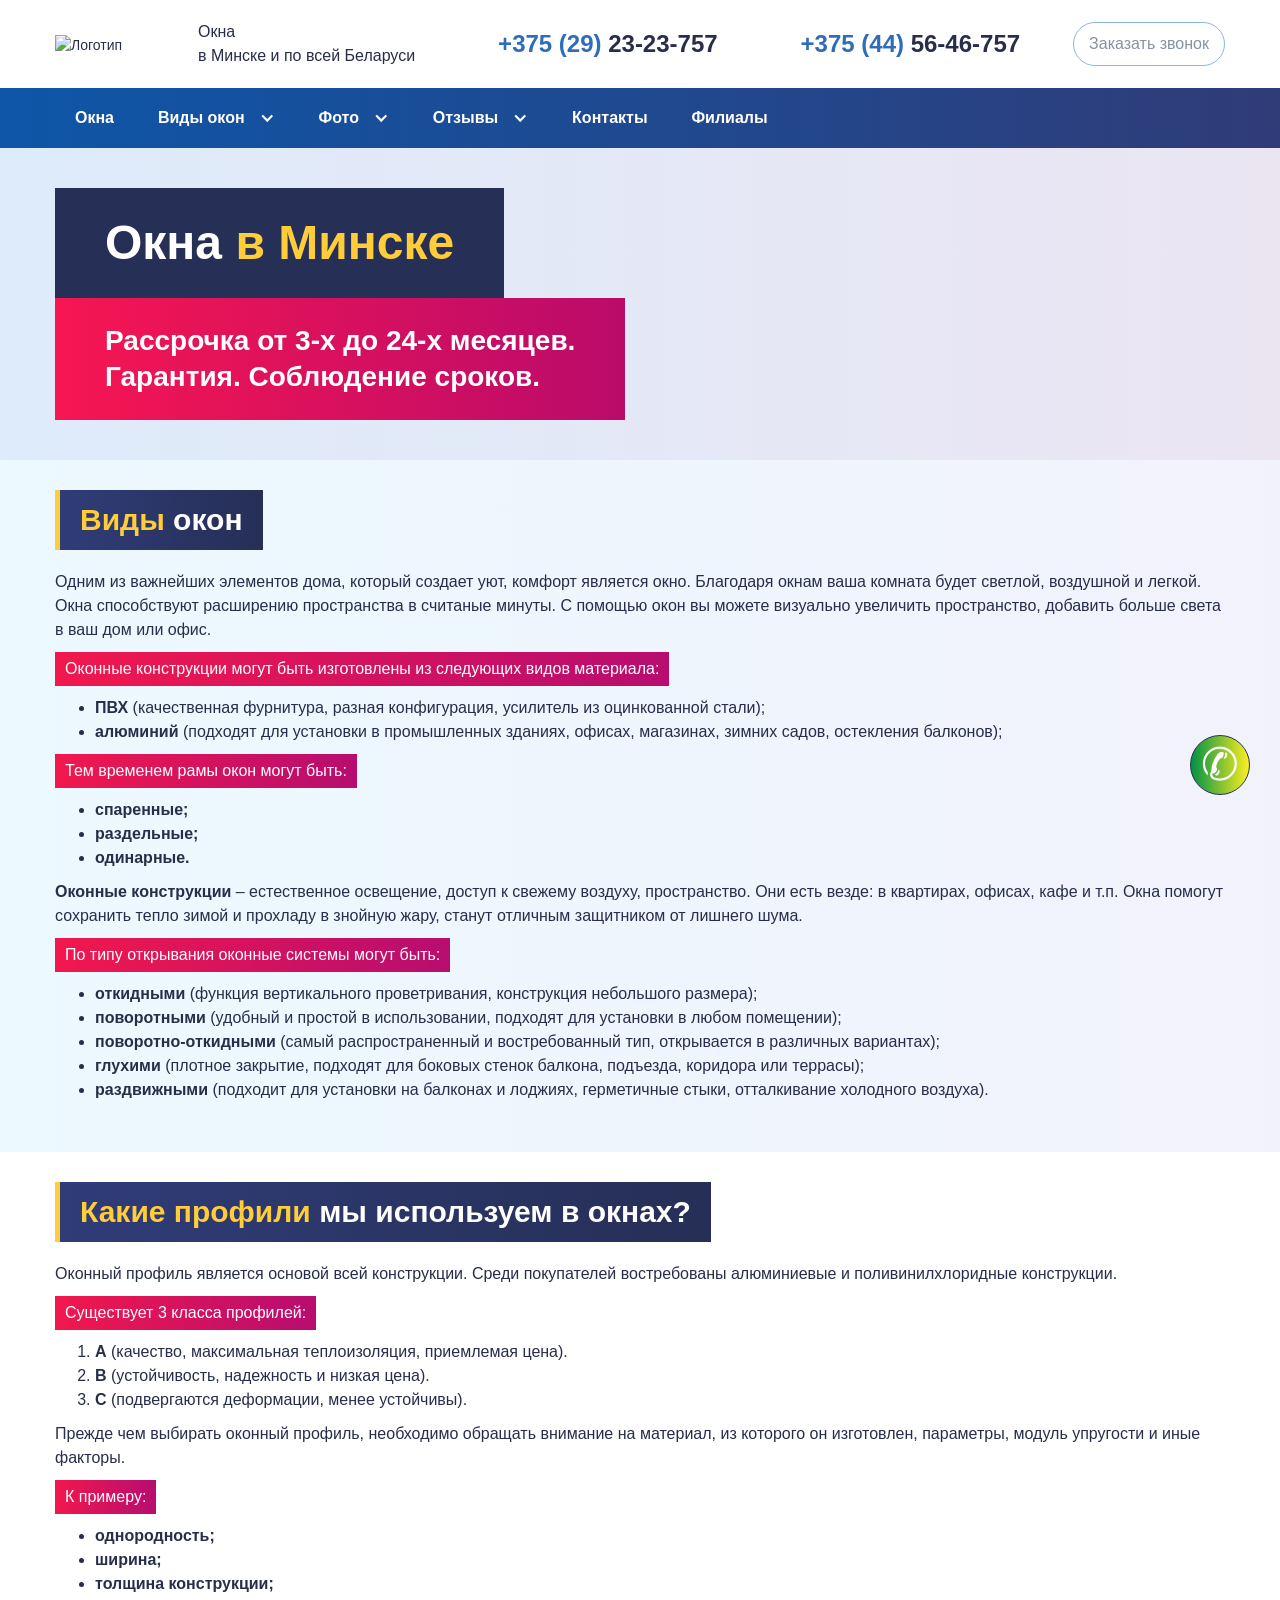
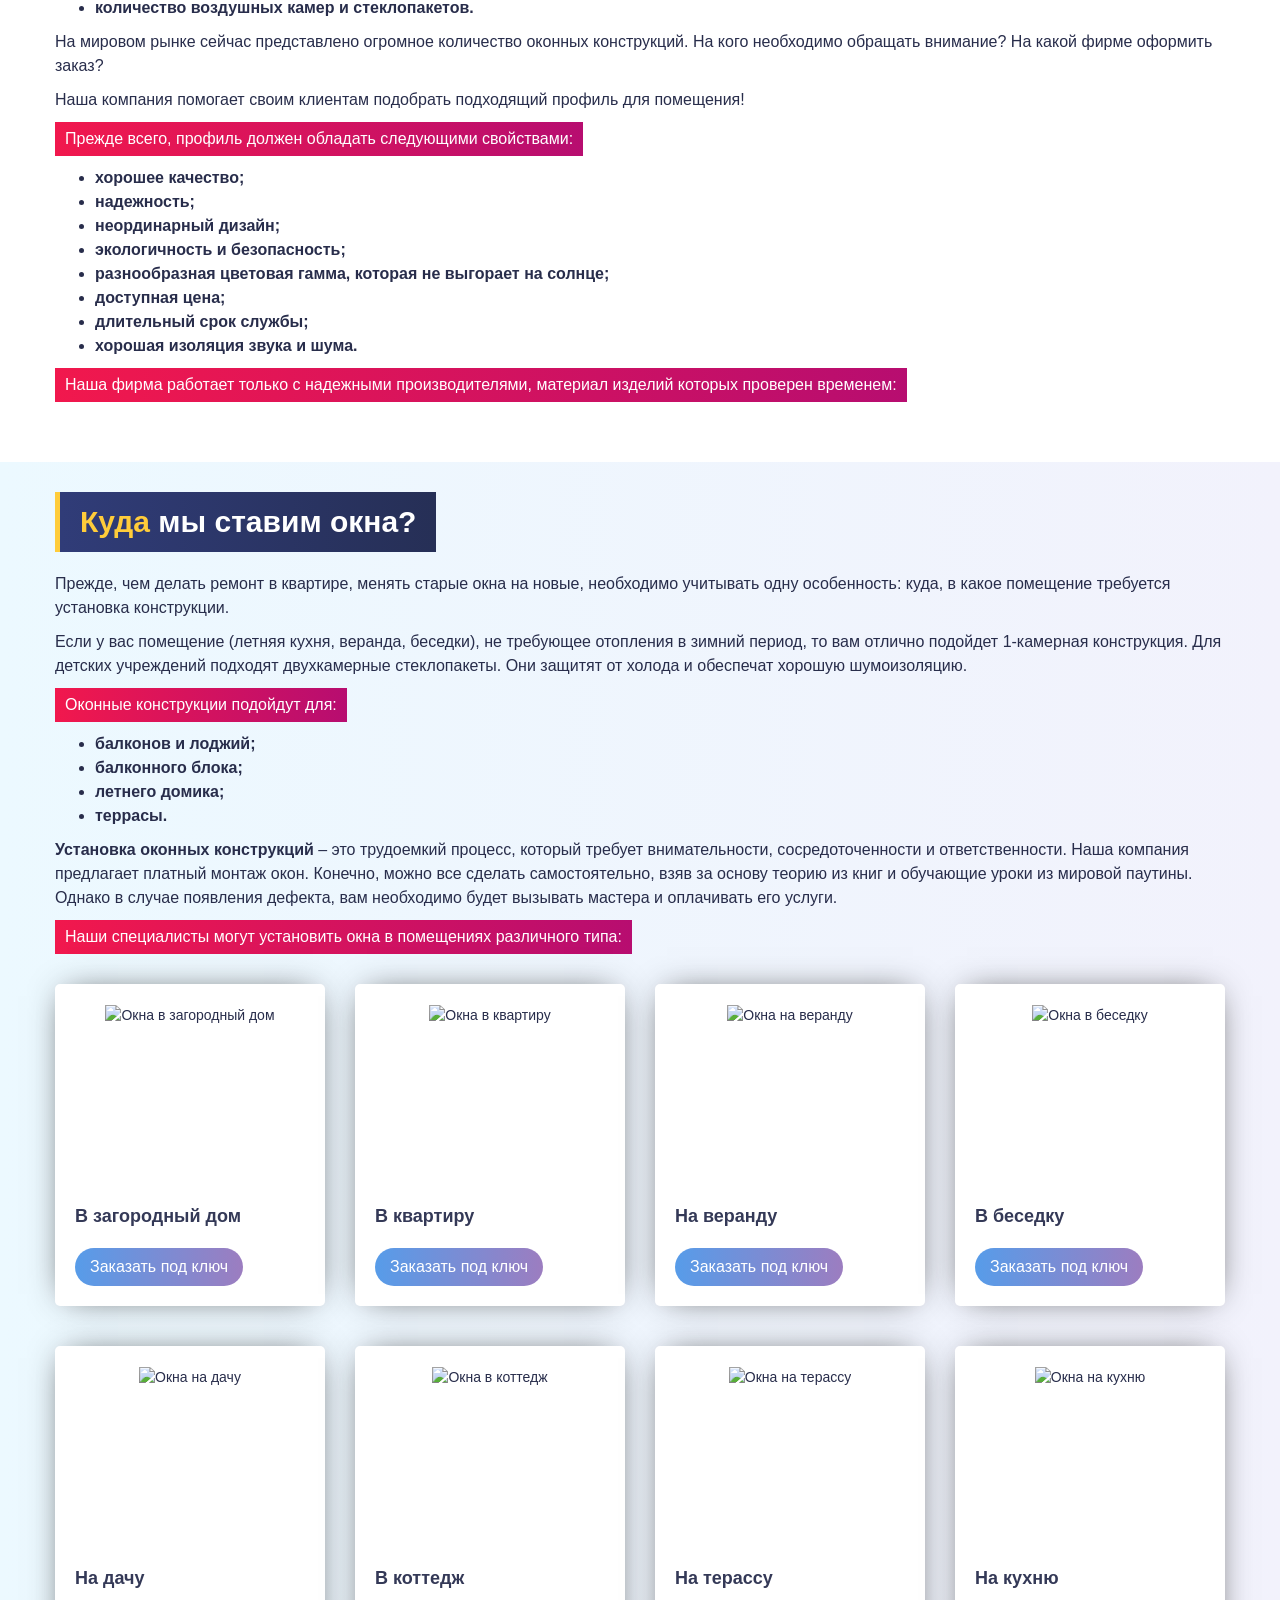
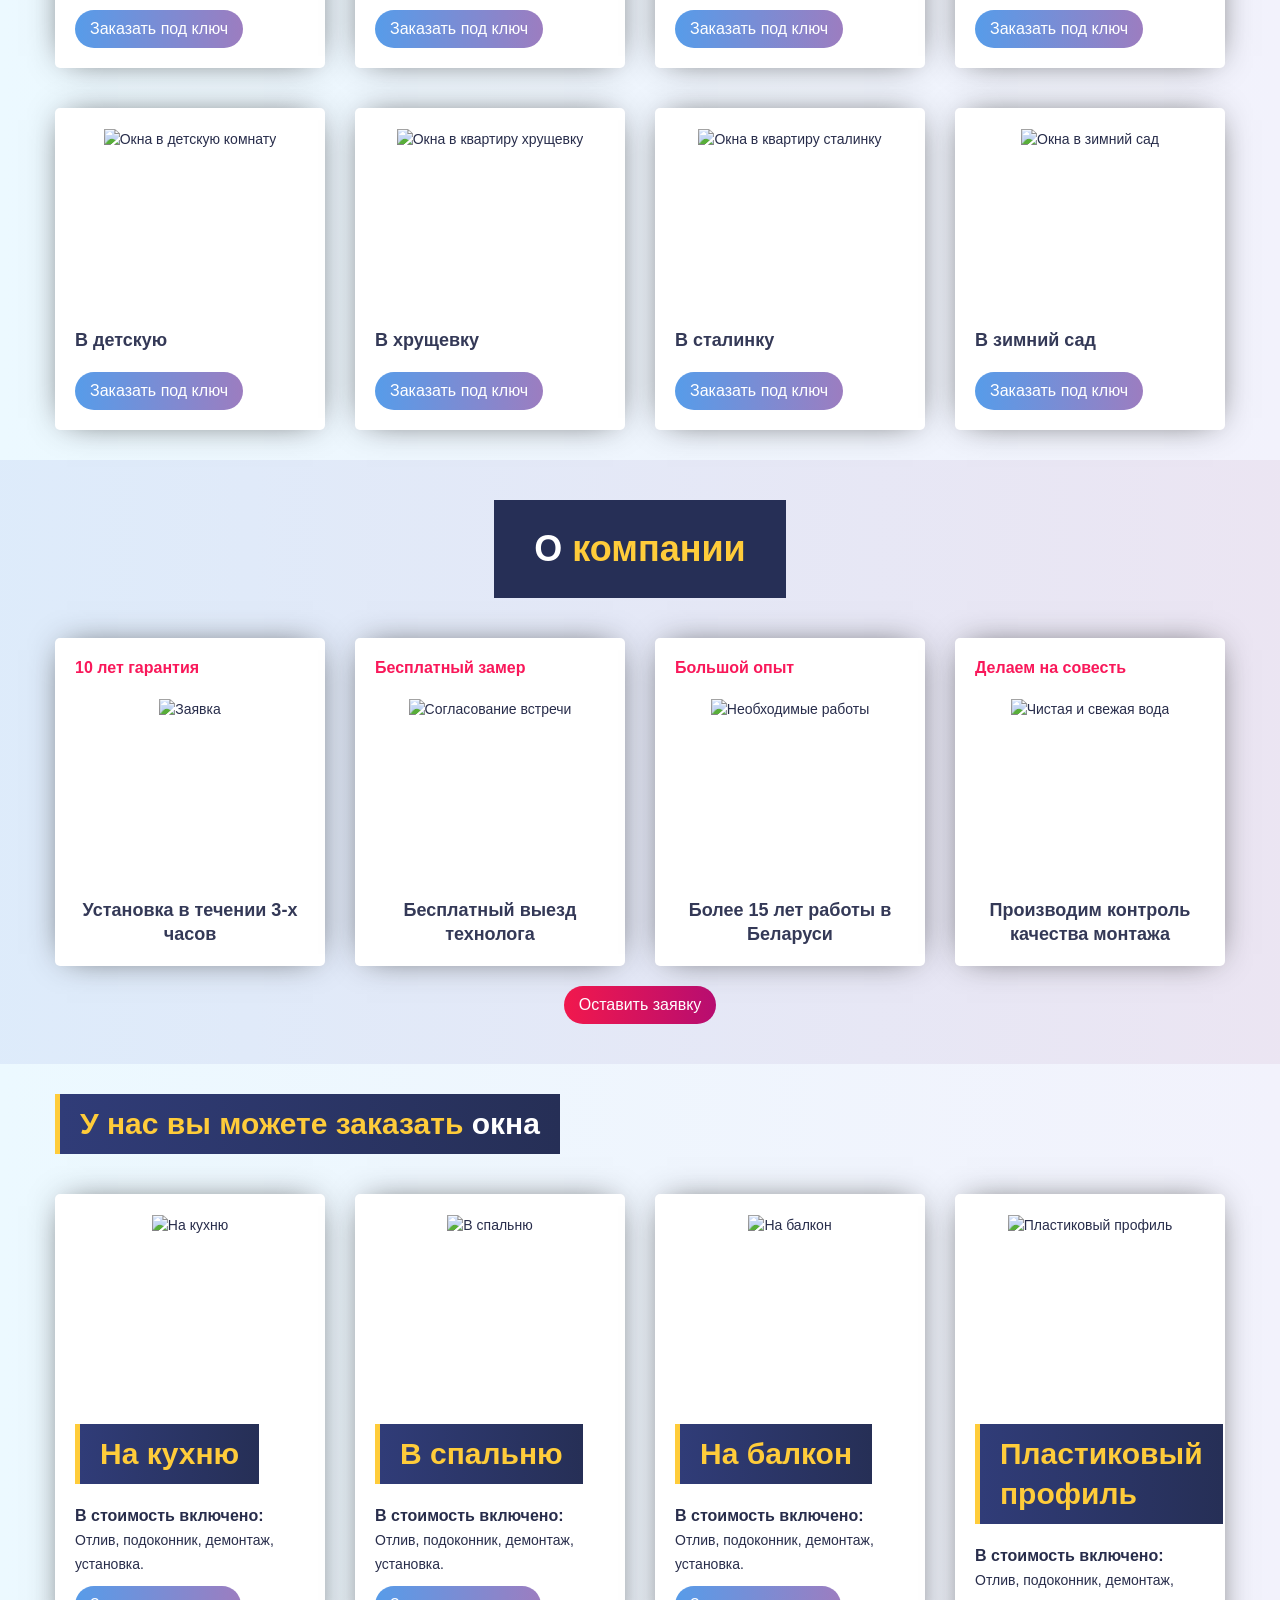
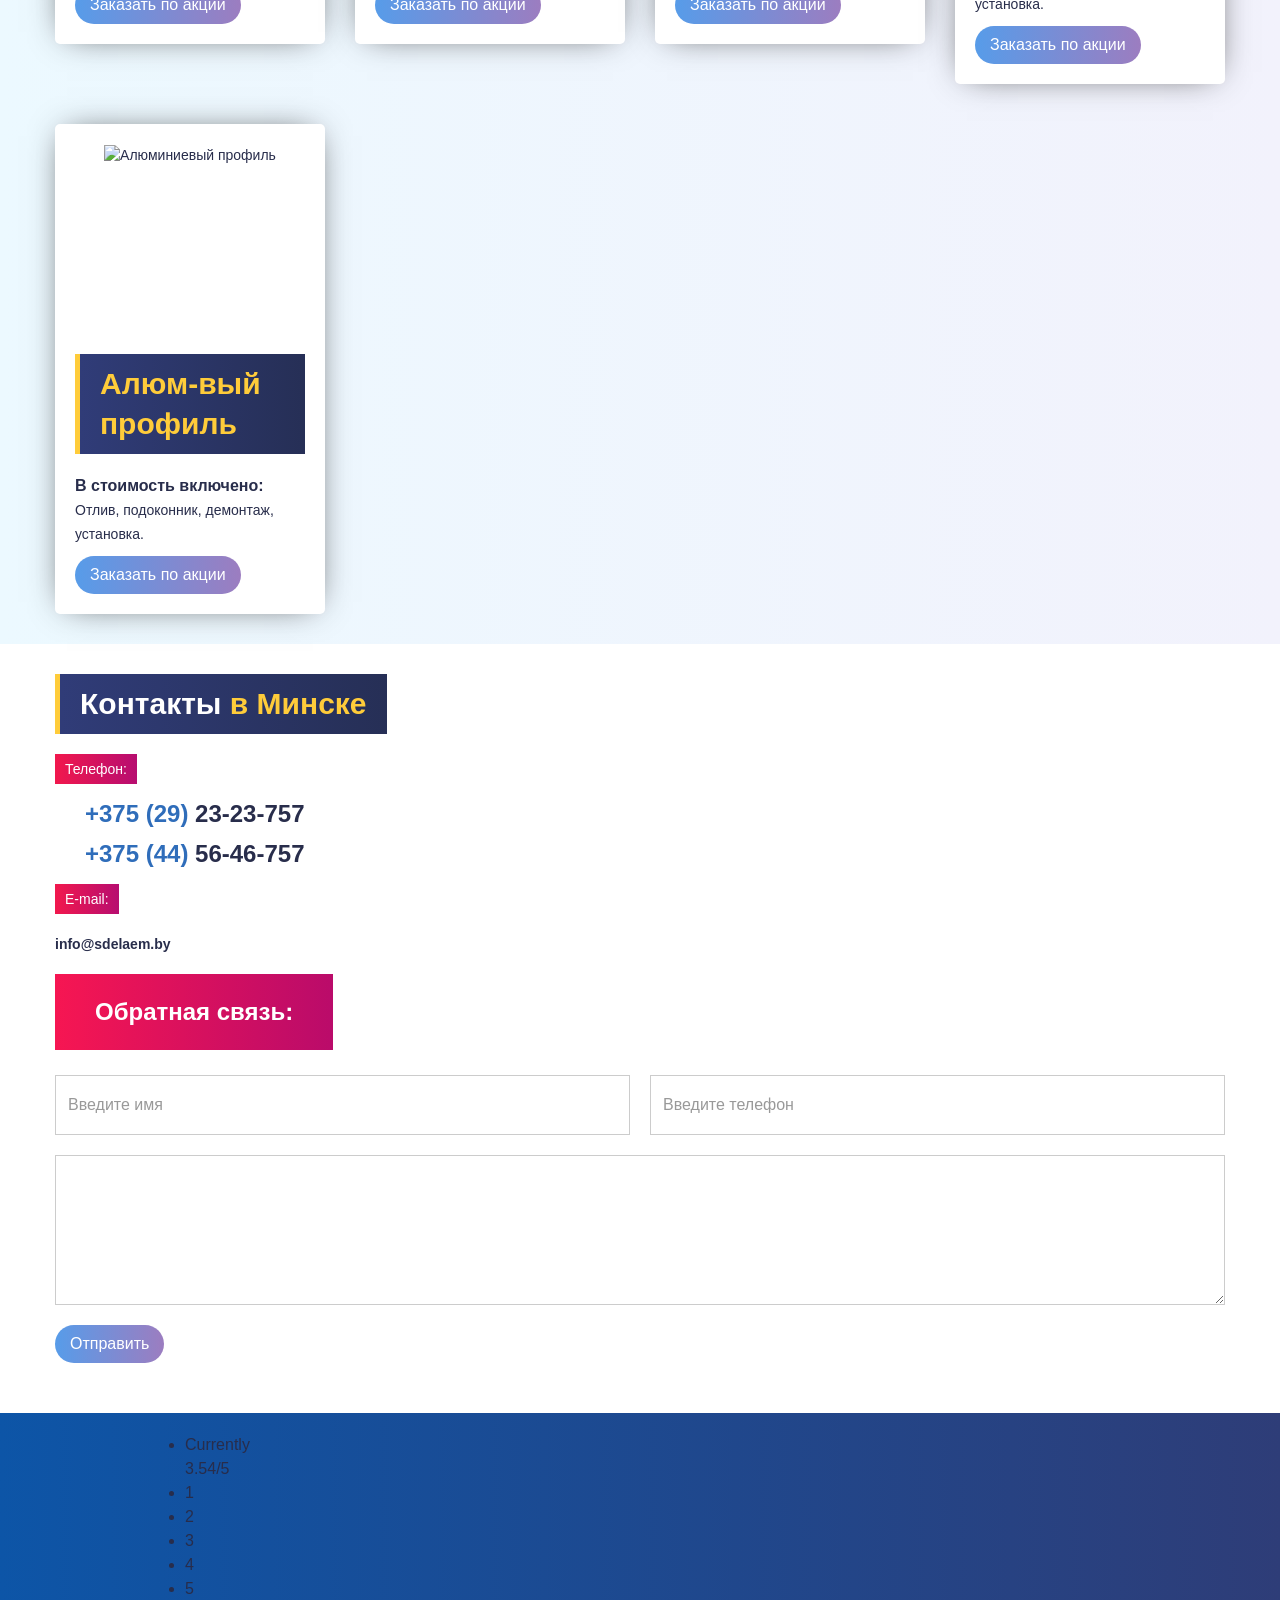
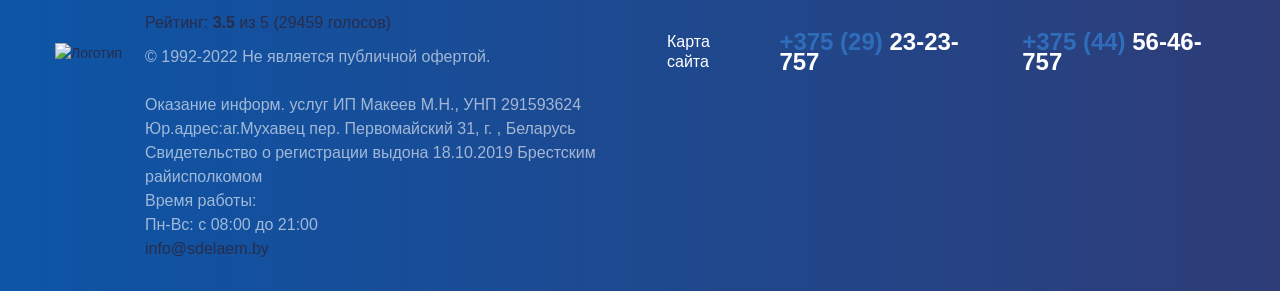
==== okna.html @ b8a09f2e "start" ====
<!DOCTYPE html>
<html lang="ru" itemscope itemtype="http://schema.org/WebPage">

<head>
  <meta charset="utf-8"/>
  <meta name="yandex-verification" content="6bf1f0b8615a57c2"/>
  
                

<meta name="robots" content="index, follow"/>
		<script>var TOWN = '';</script>
		<script>var DOMEN = 'sdelaem.by';</script>
		<script>var PAPKA = '/okna';</script>
		
<meta content="Main" property="og:title" />
<meta content="width=device-width, initial-scale=1" name="viewport" />
<link rel="stylesheet" href="css/style.css" type="text/css">
  <!--[if lt IE 9]><script src="https://cdnjs.cloudflare.com/ajax/libs/html5shiv/3.7.3/html5shiv.min.js"></script><![endif]-->
  <script>
  !function(o,c){var n=c.documentElement,t=" w-mod-";n.className+=t+"js",("ontouchstart"in o||o.DocumentTouch&&c instanceof DocumentTouch)&&(n.className+=t+"touch")}(window,document);
  </script>
  <link href="https://sdelaem.by/common/images/favicon.jpg" rel="shortcut icon" type="image/x-icon" />
  <link href="https://sdelaem.by/common/images/webclip.jpg" rel="apple-touch-icon" />
  
  <meta name="author" content="wtw">
  <!-- HEADER CODE -->
		
<title>Окна в Минске, Купить по Низкой Цене | Акции!</title>
<meta name="description" content="Производство и установка окон в Минске. Качественные профили: Rehau, Salamander, Dexen, KBE, Veka, Brusbox, Монблан, WDS, Винтек. Гарантия, акции и скидки." />
<meta name="keywords" content="окна производство установка в Минске" />

<link rel="canonical" href="https://sdelaem.by/okna/" />
<meta property="og:locale" content="ru_RU" />
<meta property="og:title" content="Окна в Минске, Купить по Низкой Цене | Акции!" />
<meta property="og:description" content="Производство и установка окон в Минске. Качественные профили: Rehau, Salamander, Dexen, KBE, Veka, Brusbox, Монблан, WDS, Винтек. Гарантия, акции и скидки." />
<meta property="og:image" content="https://sdelaem.by/okna/images/bg.jpg" />
<meta property="og:type" content="website" />
<meta property="og:url" content="https://sdelaem.by/okna/" />
<meta property="og:site_name" content="Окна в Минске и по всей Беларуси" />


</head>
 <body>
<div class="flex-wrapper">     
  <header>
    <div>
    <div id="vverh" data-ix="vverh"></div>
      <div class="head-div">
        <a href="/okna/" itemscope itemtype="https://schema.org/ImageObject" itemprop="image">        <img src="https://sdelaem.by/common/images/webclip.png" width="90" alt="Логотип" itemprop="image url" />
        </a>
        <div class="description">
Окна          <br/>в Минске и по всей Беларуси</div>
         <a class="phone" style="background-image:url(https://sdelaem.by/common/images/mts.png);" href="tel:+375292323757"><span class="phone-mark">+375 (29)</span> 23-23-757</a>         <a class="phone" style="background-image:url(https://sdelaem.by/common/images/velcom.png);" href="tel:+375445646757"><span class="phone-mark">+375 (44)</span> 56-46-757</a>        <a href="#" class="head-button w-button" data-ix="open-lbox" style="transition: all 0.3s ease 0s;">Заказать звонок</a>
      </div>
    </div>
      </header>
<div data-collapse="medium" data-animation="default" data-duration="400" data-ix="navbar" class="navbar w-nav">
   <nav class="nav-menu w-nav-menu" itemscope="itemscope" itemtype="http://schema.org/SiteNavigationElement">
        <a href="/okna/" class="nav-link w-nav-link">Окна</a>
        <div data-hover="1" data-delay="0" class="nav-link w-dropdown">
            <div class="dropdown-toggle w-dropdown-toggle">
              <div class="w-icon-dropdown-toggle">
              </div>
              <div>Виды окон</div>
            </div>
            <nav class="dropdown-list w-dropdown-list">
              <a href="/okna/plastikovye/" class="nav-link w-nav-link">Пластиковые окна</a>
              <a href="/okna/pvh/" class="nav-link w-nav-link">Окна ПВХ</a>
              <a href="/okna/derevyannye/" class="nav-link w-nav-link">Деревянные окна</a>
              <a href="/okna/alyuminievye/" class="nav-link w-nav-link">Алюминиевые окна</a>
            </nav>
          </div>
           <div data-hover="1" data-delay="0" class="nav-link w-dropdown">
            <div class="dropdown-toggle w-dropdown-toggle">
              <div class="w-icon-dropdown-toggle">
              </div>
              <div><a href="/okna/foto/" class="foto-p">Фото</a></div>
            </div>
            <nav class="dropdown-list w-dropdown-list">
              <a href="/okna/foto/#plastikovye" class="nav-link w-nav-link">Пластиковые окна</a>
              <a href="/okna/foto/#pvh" class="nav-link w-nav-link">Окна ПВХ</a>
              <a href="/okna/foto/#derevyannye" class="nav-link w-nav-link">Деревянные окна</a>
              <a href="/okna/foto/#alyuminievye" class="nav-link w-nav-link">Алюминиевые окна</a>
            </nav>
          </div>
                     <div data-hover="1" data-delay="0" class="nav-link w-dropdown">
            <div class="dropdown-toggle w-dropdown-toggle">
              <div class="w-icon-dropdown-toggle">
              </div>
              <div><a href="/okna/otzyvy/" class="foto-p">Отзывы</a></div>
            </div>
            <nav class="dropdown-list w-dropdown-list">
              <a href="/okna/otzyvy/#plastikovye" class="nav-link w-nav-link">Пластиковые окна</a>
              <a href="/okna/otzyvy/#pvh" class="nav-link w-nav-link">Окна ПВХ</a>
             <a href="/okna/otzyvy/#derevyannye" class="nav-link w-nav-link">Деревянные окна</a>
              <a href="/okna/otzyvy/#alyuminievye" class="nav-link w-nav-link">Алюминиевые окна</a>
            </nav>
          </div>
        <a href="/okna/#kontakty" class="nav-link w-nav-link" itemprop="url">Контакты</a>
        <a href="/okna/filialy/" class="nav-link w-nav-link">Филиалы</a>        </nav>
            <div class="menu-button w-nav-button">
                <div class="w-icon-nav-menu">
                </div>
            </div>
</div>
<main class="main">
  <div class="main-section" style="background-image: -webkit-linear-gradient(0deg, rgba(87, 156, 233, .2), rgba(156, 125, 192, .2)), url('https://sdelaem.by/okna/images/bg.jpg');background-image: linear-gradient(90deg, rgba(87, 156, 233, .2), rgba(156, 125, 192, .2)), url('https://sdelaem.by/okna/images/bg.jpg');">
    <div class="main-container">
              <h1>Окна <span class="orange">в Минске</span></h1>
              <div class="h1-description">Рассрочка от 3-х до 24-х месяцев. <br/>Гарантия. Соблюдение сроков.</div>               <!-- <div class="h1-description">Рассрочка от 3-х до 24-х месяцев. <br/>Гарантия. Соблюдение сроков.</div> -->
    </div>
    </div>
  <div class="section-blue">
    <div class="container">
      <div class="h2">
        <span class="orange">Виды</span> окон</div>        
      <p>Одним из важнейших элементов дома, который создает уют, комфорт является окно. Благодаря окнам ваша комната будет светлой, воздушной и легкой. Окна способствуют расширению пространства в считаные минуты. С помощью окон вы можете визуально увеличить пространство, добавить больше света в ваш дом или офис.</p>
      <p class="s">Оконные конструкции могут быть изготовлены из следующих видов материала:</p>
      <ul>
        <li><span class="strong">ПВХ</span> (качественная фурнитура, разная конфигурация, усилитель из оцинкованной стали);</li>
        <li><span class="strong">алюминий</span> (подходят для установки в промышленных зданиях, офисах, магазинах, зимних садов, остекления балконов);</li>
      </ul>
      <p class="s">Тем временем рамы окон могут быть:</p>
      <ul>
        <li class="strong">спаренные;</li>
        <li class="strong">раздельные;</li>
        <li class="strong">одинарные.</li>
      </ul>
      <p><span class="strong">Оконные конструкции</span> – естественное освещение, доступ к свежему воздуху, пространство. Они есть везде: в квартирах, офисах, кафе и т.п. Окна помогут сохранить тепло зимой и прохладу в знойную жару, станут отличным защитником от лишнего шума.</p>
      <p class="s">По типу открывания оконные системы могут быть:</p>
      <ul>
        <li><span class="strong">откидными</span> (функция вертикального проветривания, конструкция небольшого размера);</li>
        <li><span class="strong">поворотными</span> (удобный и простой в использовании, подходят для установки в любом помещении);</li>
        <li><span class="strong">поворотно-откидными</span> (самый распространенный и востребованный тип, открывается в различных вариантах);</li>
        <li><span class="strong">глухими</span> (плотное закрытие, подходят для боковых стенок балкона, подъезда, коридора или террасы);</li>
        <li><span class="strong">раздвижными</span> (подходит для установки на балконах и лоджиях, герметичные стыки, отталкивание холодного воздуха).</li>
      </ul>
    </div>

  </div>
   <div class="section-white">
    <div class="container">
      <div class="h2">
        <span class="orange">Какие профили</span> мы используем в окнах?</div>
        <p>Оконный профиль является основой всей конструкции. Среди покупателей востребованы алюминиевые и поливинилхлоридные конструкции.</p>
        <p class="s">Существует 3 класса профилей:</p>
        <ol>
        <li><span class="strong">А</span> (качество, максимальная теплоизоляция, приемлемая цена).</li>
        <li><span class="strong">В</span> (устойчивость, надежность и низкая цена).</li>
        <li><span class="strong">С</span> (подвергаются деформации, менее устойчивы).</li>
        </ol>
      <p>Прежде чем выбирать оконный профиль, необходимо обращать внимание на материал, из которого он изготовлен, параметры, модуль упругости и иные факторы.</p>
      <p class="s">К примеру:</p>
    <ul>
        <li class="strong">однородность;</li>
        <li class="strong">ширина;</li>
        <li class="strong">толщина конструкции;</li>
        <li class="strong">количество воздушных камер и стеклопакетов.</li>
    </ul>
      <p>На мировом рынке сейчас представлено огромное количество оконных конструкций. На кого необходимо обращать внимание? На какой фирме оформить заказ?</p>
      <p>Наша компания помогает своим клиентам подобрать подходящий профиль для помещения!</p>
      <p class="s">Прежде всего, профиль должен обладать следующими свойствами:</p>
    <ul>
        <li class="strong">хорошее качество;</li>
        <li class="strong">надежность;</li>
        <li class="strong">неординарный дизайн;</li>
        <li class="strong">экологичность и безопасность;</li>
        <li class="strong">разнообразная цветовая гамма, которая не выгорает на солнце;</li>
        <li class="strong">доступная цена;</li>
        <li class="strong">длительный срок службы;</li>
        <li class="strong">хорошая изоляция звука и шума.</li>
    </ul>
      <p class="s">Наша фирма работает только с надежными производителями, материал изделий которых проверен временем:</p>
      </div>
<!-- <div class="card-container">
      <div class="card-div">
        <div class="prop">Хит продаж!</div>
        <div class="foto-card-div-b">
          <div class="foto-card-div-s">
            <img src="https://sdelaem.by/okna/images/profil-blitz-1.jpg" alt="Пластиковые окна ПВХ"/>
          </div>
        </div>
        <div class="card-h3">Rehau Blitz</div>
        <a href="#" class="purple-button w-button" data-ix="open-lbox">Заказать по акции</a>
      </div>
      
      <div class="card-div">
        <div class="prop">Лучшее предложение</div>
        <div class="foto-card-div-b">
          <div class="foto-card-div-s">
            <img src="https://sdelaem.by/okna/images/profil-grazio-2.jpg" alt="Алюминиевые окна" />
          </div>
        </div>
        <div class="card-h3">Rehau Grazio</div>
        <a href="#" class="purple-button w-button" data-ix="open-lbox">Заказать по акции</a>
      </div>
       <div class="card-div">
        <div class="prop"></div>
        <div class="foto-card-div-b">
          <div class="foto-card-div-s">
            <img src="https://sdelaem.by/okna/images/profil-intelio-3.jpg" alt="Алюминиевые окна" />
          </div>
        </div>
        <div class="card-h3">Rehau Intelio</div>
        <a href="#" class="purple-button w-button" data-ix="open-lbox">Заказать по акции</a>
      </div>
    </div>    -->  
  </div>
   <div class="section-blue">
    <div class="container">
      <div class="h2">
        <span class="orange">Куда </span>мы ставим окна?</div>
      <p>Прежде, чем делать ремонт в квартире, менять старые окна на новые, необходимо учитывать одну особенность: куда, в какое помещение требуется установка конструкции.</p>
      <p>Если у вас помещение (летняя кухня, веранда, беседки), не требующее отопления в зимний период, то вам отлично подойдет 1-камерная конструкция. Для детских учреждений подходят двухкамерные стеклопакеты. Они защитят от холода и обеспечат хорошую шумоизоляцию.</p>
      <p class="s">Оконные конструкции подойдут для:</p>
      <ul>
        <li class="strong">балконов и лоджий;</li>
        <li class="strong">балконного блока;</li>
        <li class="strong">летнего домика;</li>
        <li class="strong">террасы.</li>
      </ul>
      <p><span class="strong">Установка оконных конструкций</span> – это трудоемкий процесс, который требует внимательности, сосредоточенности и ответственности. Наша компания предлагает платный монтаж окон. Конечно, можно все сделать самостоятельно, взяв за основу теорию из книг и обучающие уроки из мировой паутины. Однако в случае появления дефекта, вам необходимо будет вызывать мастера и оплачивать его услуги.</p>
      <p class="s">Наши специалисты могут установить окна в помещениях различного типа:</p>
    </div>
    <div class="card-container">
      <div class="card-div">
        <div class="foto-card-div-b">
          <div class="foto-card-div-s">
            <img src="https://sdelaem.by/okna/images/v-dom.jpg" alt="Окна в загородный дом" />
          </div>
        </div>
        <div class="card-h3">В загородный дом</div>
        <a href="#" class="purple-button w-button" data-ix="open-lbox">Заказать под ключ</a>
      </div>
      <div class="card-div">
        <div class="foto-card-div-b">
          <div class="foto-card-div-s">
            <img src="https://sdelaem.by/okna/images/v-kvartiru.jpg" alt="Окна в квартиру" />
          </div>
        </div>
        <div class="card-h3">В квартиру</div>
        <a href="#" class="purple-button w-button" data-ix="open-lbox">Заказать под ключ</a>
      </div>
      <div class="card-div">
        <div class="foto-card-div-b">
          <div class="foto-card-div-s">
            <img src="https://sdelaem.by/okna/images/na-verandu.jpg" alt="Окна на веранду" />
          </div>
        </div>
        <div class="card-h3">На веранду</div>
        <a href="#" class="purple-button w-button" data-ix="open-lbox">Заказать под ключ</a>
      </div>
      <div class="card-div">
        <div class="foto-card-div-b">
          <div class="foto-card-div-s">
            <img src="https://sdelaem.by/okna/images/v-besedku.jpg" alt="Окна в беседку" />
          </div>
        </div>
        <div class="card-h3">В беседку</div>
        <a href="#" class="purple-button w-button" data-ix="open-lbox">Заказать под ключ</a>
      </div>
      <div class="card-div">
        <div class="foto-card-div-b">
          <div class="foto-card-div-s">
            <img src="https://sdelaem.by/okna/images/na-dachu.jpg" alt="Окна на дачу" />
          </div>
        </div>
        <div class="card-h3">На дачу</div>
        <a href="#" class="purple-button w-button" data-ix="open-lbox">Заказать под ключ</a>
      </div>
      <div class="card-div">
        <div class="foto-card-div-b">
          <div class="foto-card-div-s">
            <img src="https://sdelaem.by/okna/images/v-kottedzh.jpg" alt="Окна в коттедж" />
          </div>
        </div>
        <div class="foto-card-div-b">
        </div>
        <div class="card-h3">В коттедж</div>
        <a href="#" class="purple-button w-button" data-ix="open-lbox">Заказать под ключ</a>
      </div>
            <div class="card-div">
        <div class="foto-card-div-b">
          <div class="foto-card-div-s">
            <img src="https://sdelaem.by/okna/images/na-terassu.jpg" alt="Окна на терассу" />
          </div>
        </div>
        <div class="foto-card-div-b">
        </div>
        <div class="card-h3">На терассу</div>
        <a href="#" class="purple-button w-button" data-ix="open-lbox">Заказать под ключ</a>
      </div>
            <div class="card-div">
        <div class="foto-card-div-b">
          <div class="foto-card-div-s">
            <img src="https://sdelaem.by/okna/images/v-kuhnyu.jpg" alt="Окна на кухню" />
          </div>
        </div>
        <div class="foto-card-div-b">
        </div>
        <div class="card-h3">На кухню</div>
        <a href="#" class="purple-button w-button" data-ix="open-lbox">Заказать под ключ</a>
      </div>
            <div class="card-div">
        <div class="foto-card-div-b">
          <div class="foto-card-div-s">
            <img src="https://sdelaem.by/okna/images/v-detskuyu.jpg" alt="Окна в детскую комнату" />
          </div>
        </div>
        <div class="foto-card-div-b">
        </div>
        <div class="card-h3">В детскую</div>
        <a href="#" class="purple-button w-button" data-ix="open-lbox">Заказать под ключ</a>
      </div>
            <div class="card-div">
        <div class="foto-card-div-b">
          <div class="foto-card-div-s">
            <img src="https://sdelaem.by/okna/images/v-xrushevku.jpg" alt="Окна в квартиру хрущевку" />
          </div>
        </div>
        <div class="foto-card-div-b">
        </div>
        <div class="card-h3">В хрущевку</div>
        <a href="#" class="purple-button w-button" data-ix="open-lbox">Заказать под ключ</a>
      </div>
            <div class="card-div">
        <div class="foto-card-div-b">
          <div class="foto-card-div-s">
            <img src="https://sdelaem.by/okna/images/v-stalinku.jpg" alt="Окна в квартиру сталинку" />
          </div>
        </div>
        <div class="foto-card-div-b">
        </div>
        <div class="card-h3">В сталинку</div>
        <a href="#" class="purple-button w-button" data-ix="open-lbox">Заказать под ключ</a>
      </div>
                        <div class="card-div">
        <div class="foto-card-div-b">
          <div class="foto-card-div-s">
            <img src="https://sdelaem.by/okna/images/v-zimnii-sad.jpg" alt="Окна в зимний сад" />
          </div>
        </div>
        <div class="foto-card-div-b">
        </div>
        <div class="card-h3">В зимний сад</div>
        <a href="#" class="purple-button w-button" data-ix="open-lbox">Заказать под ключ</a>
      </div>
       </div>
    </div>
    <div class="prom-section" style="background-image: -webkit-linear-gradient(0deg, rgba(87, 156, 233, .2), rgba(156, 125, 192, .2)), url('https://sdelaem.by/okna/images/bg.jpg');background-image: linear-gradient(90deg, rgba(87, 156, 233, .2), rgba(156, 125, 192, .2)), url('https://sdelaem.by/okna/images/bg.jpg');">
    <div class="h1-right">О 
    <span class="orange">компании</span> 
          </div>
          <br/>
           <br/>
          <div class="card-container">
      <div class="card-div">
        <div class="prop">10 лет гарантия</div>
        <div class="foto-card-div-b">
          <div class="foto-card-div-s">
            <img src="https://sdelaem.by/okna/images/1.jpg" alt="Заявка" />
          </div>
        </div>
        <div class="card-h3">Установка в течении 3-х часов</div>
      </div>
      <div class="card-div">
        <div class="prop">Бесплатный замер</div>
        <div class="foto-card-div-b">
          <div class="foto-card-div-s">
            <img src="https://sdelaem.by/okna/images/2.jpg" alt="Согласование встречи" />
          </div>
        </div>
        <div class="card-h3">Бесплатный выезд технолога</div>
              </div>
      <div class="card-div">
        <div class="prop">Большой опыт</div>
        <div class="foto-card-div-b">
          <div class="foto-card-div-s">
            <img src="https://sdelaem.by/okna/images/3.jpg" alt="Необходимые работы" />
          </div>
          </div>
          <div class="card-h3">Более 15 лет работы в Беларуси</div>
              </div>
              <div class="card-div">
        <div class="prop">Делаем на совесть</div>
        <div class="foto-card-div-b">
          <div class="foto-card-div-s">
            <img src="https://sdelaem.by/okna/images/4.jpg"  alt="Чистая и свежая вода"/>
          </div>
          </div>
          <div class="card-h3">Производим контроль качества монтажа</div>
              </div>
        </div>
        <a href="#" class="red-round-button prom w-button" data-ix="open-lbox">Оставить заявку</a>
        </div>
        <div class="section-blue">
    <div class="container">
      <div class="h2">
        <span class="orange">У нас вы можете заказать</span> окна</div> 
        </div>
            <div class="card-container">
      <div class="card-div">
        <div class="foto-card-div-b">
          <div class="foto-card-div-s">
            <img src="https://sdelaem.by/okna/images/okno-na-kuxny.jpg" alt="На кухню"/>
            </div>
        </div>
        <div style="margin-right:20px;margin-left:20px;">
            <p style="font-weight:700;font-size: 40px;padding-top:30px;"><span class="h2" style="color: #ffcc3a;margin-bottom:10px;">На кухню</span></p>
            <p style="font-size:14px;"><span style="font-size:16px;padding-top:60px;" class="strong">В стоимость включено:</span><br/> Отлив, подоконник, демонтаж, установка.</p>
            <p style="font-weight:700;font-size:30px;line-height: 30px;color: #f9185a;"></p>
            <p style="font-size:14px;" class="strong"></p></div>
        <a href="#" class="purple-button w-button" data-ix="open-lbox">Заказать по акции</a>
      </div>
       <div class="card-div">
        <div class="foto-card-div-b">
          <div class="foto-card-div-s">
            <img src="https://sdelaem.by/okna/images/okno-v-spalny.jpg" alt="В спальню"/>
            </div>
        </div>
        <div style="margin-right:20px;margin-left:20px;">
            <p style="font-weight:700;font-size: 40px;padding-top:30px;"><span class="h2" style="color: #ffcc3a;margin-bottom:10px;">В спальню</span></p>
            <p style="font-size:14px;"><span style="font-size:16px;padding-top:60px;" class="strong">В стоимость включено:</span><br/> Отлив, подоконник, демонтаж, установка.</p>
            <p style="font-weight:700;font-size:30px;line-height: 30px;color: #f9185a;"></p>
            <p style="font-size:14px;" class="strong"></p></div>
        <a href="#" class="purple-button w-button" data-ix="open-lbox">Заказать по акции</a>
      </div>
      <div class="card-div">
        <div class="foto-card-div-b">
          <div class="foto-card-div-s">
            <img src="https://sdelaem.by/okna/images/okno-na-balcon.jpg" alt="На балкон"/>
            </div>
        </div>
        <div style="margin-right:20px;margin-left:20px;">
            <p style="font-weight:700;font-size: 40px;padding-top:30px;"><span class="h2" style="color: #ffcc3a;margin-bottom:10px;">На балкон</span></p>
            <p style="font-size:14px;"><span style="font-size:16px;padding-top:60px;" class="strong">В стоимость включено:</span><br/> Отлив, подоконник, демонтаж, установка.</p>
            <p style="font-weight:700;font-size:30px;line-height: 30px;color: #f9185a;"></p>
            <p style="font-size:14px;" class="strong"></p></div>
        <a href="#" class="purple-button w-button" data-ix="open-lbox">Заказать по акции</a>
      </div>
      <div class="card-div">
        <div class="foto-card-div-b">
          <div class="foto-card-div-s">
            <img src="https://sdelaem.by/okna/images/plastikovyj-profil.jpg" alt="Пластиковый профиль"/>
            </div>
        </div>
        <div style="margin-right:20px;margin-left:20px;">
            <p style="font-weight:700;font-size: 40px;padding-top:30px;"><span class="h2" style="color: #ffcc3a;margin-bottom:10px;">Пластиковый профиль</span></p>
            <p style="font-size:14px;"><span style="font-size:16px;padding-top:60px;" class="strong">В стоимость включено:</span><br/> Отлив, подоконник, демонтаж, установка.</p>
            <p style="font-weight:700;font-size:30px;line-height: 30px;color: #f9185a;"></p>
            <p style="font-size:14px;" class="strong"></p></div>
        <a href="#" class="purple-button w-button" data-ix="open-lbox">Заказать по акции</a>
      </div>
       <div class="card-div">
        <div class="foto-card-div-b">
          <div class="foto-card-div-s">
            <img src="https://sdelaem.by/okna/images/alyuminievyj-profil.jpg" alt="Алюминиевый профиль"/>
            </div>
        </div>
        <div style="margin-right:20px;margin-left:20px;">
            <p style="font-weight:700;font-size: 40px;padding-top:30px;"><span class="h2" style="color: #ffcc3a;margin-bottom:10px;">Алюм-вый профиль</span></p>
            <p style="font-size:14px;"><span style="font-size:16px;padding-top:60px;" class="strong">В стоимость включено:</span><br/> Отлив, подоконник, демонтаж, установка.</p>
            <p style="font-weight:700;font-size:30px;line-height: 30px;color: #f9185a;"></p>
            <p style="font-size:14px;" class="strong"></p></div>
        <a href="#" class="purple-button w-button" data-ix="open-lbox">Заказать по акции</a>
      </div>
          </div>
        </div>

<div class="section-white" id="kontakty">
    <div class="container">
      <div class="h2">Контакты <span class="orange">в Минске</span></div>
                  <br/><div class="s">Телефон:</div>
                  <div class="div-block-26">
                      <br/>
                    <a class="phone" style="background-image:url(https://sdelaem.by/common/images/mts.png);" href="tel:+375292323757"><span class="phone-mark">+375 (29)</span> 23-23-757</a>  <br/>
                    <a class="phone" style="background-image:url(https://sdelaem.by/common/images/velcom.png);" href="tel:+375445646757"><span class="phone-mark">+375 (44)</span> 56-46-757</a>                  </div>
                  <br/><div class="s">E-mail:</div>
                  <br/><br/>
                  <div class="strong"><a href="mailto:info@sdelaem.by">info@sdelaem.by</a></div>
                  <br/>
              <div class="w-form">
                <form id="wf-form--5" name="wf-form-" data-name="Обратная связь" class="form-2">
                  <label for="name-2" class="red-button kon">Обратная связь:</label><br/><br/>
                  <div class="kontakty-div-block">
                    <input type="text" id="name-2" name="name-2" data-name="Name 2" maxlength="256" placeholder="Введите имя" class="text-f w-input" />
                    <input type="text" class="text-f2 w-input" maxlength="256" name="email-2" data-name="Email 2" placeholder="Введите телефон" id="email-2" required="" />
                  </div>
                  <textarea id="field-2" name="field-2" maxlength="5000" placeholder="Сообщение" data-name="Field 2" class="textarea-2 w-input">
                  </textarea>
                  <input type="submit" value="Отправить" data-wait="Please wait..." class="purple-button kont w-button" />
                </form>
                <div class="w-form-done">
                  <div>Thank you! Your submission has been received!</div>
                </div>
                <div class="w-form-fail">
                  <div>Oops! Something went wrong while submitting the form</div>
                </div>
              </div>
      </div>
  </div>  
</main>
  <footer class="footer-section">
   <!--      <nav class="nav-menu w-nav-menu" itemscope="itemscope" itemtype="http://schema.org/SiteNavigationElement">
        <a href="/" class="nav-link w-nav-link" itemprop="url" target="_blank">Остальные тематики</a>
      </nav>
      <div class="menu-button w-nav-button">
      <div class="w-icon-nav-menu"></div>
      </div>1-->
    <div class="head-div">
      <div class="div-block-64">
        <a href="/okna/" itemscope itemtype="https://schema.org/ImageObject" itemprop="image">        <img src="https://sdelaem.by/common/images/webclip.png" width="90" alt="Логотип" itemprop="image url" />
        </a>
        <div>
          <div class="rating">
              <div itemprop="aggregateRating" itemscope="" itemtype="http://schema.org/AggregateRating" class="ratingblock"><div id="unit_long2id">  <ul id="unit_ul2id" class="unit-rating" style="width:150px;">     <li class="current-rating" style="width:106.2px;">Currently 3.54/5</li><li><a href="https://sdelaem.by/common/rating/db.php?j=1&amp;q=2id&amp;t=82.209.206.143&amp;c=5" title="1 out of 5" class="r1-unit rater" rel="nofollow">1</a></li><li><a href="https://sdelaem.by/common/rating/db.php?j=2&amp;q=2id&amp;t=82.209.206.143&amp;c=5" title="2 out of 5" class="r2-unit rater" rel="nofollow">2</a></li><li><a href="https://sdelaem.by/common/rating/db.php?j=3&amp;q=2id&amp;t=82.209.206.143&amp;c=5" title="3 out of 5" class="r3-unit rater" rel="nofollow">3</a></li><li><a href="https://sdelaem.by/common/rating/db.php?j=4&amp;q=2id&amp;t=82.209.206.143&amp;c=5" title="4 out of 5" class="r4-unit rater" rel="nofollow">4</a></li><li><a href="https://sdelaem.by/common/rating/db.php?j=5&amp;q=2id&amp;t=82.209.206.143&amp;c=5" title="5 out of 5" class="r5-unit rater" rel="nofollow">5</a></li>  </ul>  <p class="vote">Рейтинг: <strong><span itemprop="ratingValue"> 3.5</span></strong> из <span itemprop="bestRating">5</span> (<span itemprop="ratingCount">29459</span> голосов)  </p><meta itemprop="itemReviewed" content="Ремонт квартир, домов и офисов. Строительные работы."/></div></div>          </div>
         <div class="copyright">© 1992-2022 Не является публичной офертой.<br/> 
			<br/>Оказание информ. услуг ИП Макеев М.Н., УНП 291593624
			<br/>Юр.адрес:аг.Мухавец пер. Первомайский 31, г. , Беларусь
			<br/>Cвидетельство о регистрации выдона 18.10.2019 Брестским райисполкомом
			 <p>Время работы: <br/>
                Пн-Вс: с 08:00 до 21:00
                <br/>
            <a class="mail" href="mailto:info@sdelaem.by">info@sdelaem.by</a>
             </p>
			</div>
        </div>
      </div>
      <div>
        <a href="/okna/karta-sajta/" class="sitemap">Карта сайта</a>      </div>
        <a class="phone white" style="background-image:url(https://sdelaem.by/common/images/mts.png);"  href="tel:+375292323757"><span class="phone-mark">+375 (29)</span> 23-23-757</a>        <a class="phone vel white" style="background-image:url(https://sdelaem.by/common/images/velcom.png);" href="tel:+375445646757"><span class="phone-mark">+375 (44)</span> 56-46-757</a>  </div>
<!-- <div class="head-div">
      <div class="div-block-64">
         <div class="copyright" style="text-align: center">Оказание информ. услуг ИП Макеев М.Н., УНП 291593624</div>
        </div>
      </div> -->
  </footer>
      <div>
      <div class="lbox">
        <div class="lbox-form w-form">
          <form id="wf-form-" name="wf-form-" data-name="Заказать звонок">
            <div class="lbox-text-block">Заказать консультацию менеджера</div>
            <a href="#" data-ix="close-lbox" class="lbox-form-close">✖</a>
            <input type="text" id="name" data-name="Имя" placeholder="Введите имя" maxlength="256" class="lbox-text-field name w-input" />
            <input type="text" id="phone" data-name="Телефон" placeholder="Введите телефон" maxlength="256" required="" class="lbox-text-field phone w-input" />
            <input type="submit" value="Заказать" data-wait="Please wait..." class="button-2 lbox-b w-button" />
          </form>
          <div class="suc w-form-done">
            <p> </p>
          </div>
          <div class="w-form-fail">
            <p></p>
          </div>
        </div>
      </div>
      <a href="#" data-ix="open-lbox" class="callback">✆</a>
    </div>
  </div>

<div class="icnv-modal" id="icnv-modal">
<div class="icnv-modal-content">
<button class="icnv-close" id="icnv-closeModal">
<svg xmlns="http://www.w3.org/2000/svg" viewBox="0 0 512 512" width="24" height="24">
<path d="M505.943,6.058c-8.077-8.077-21.172-8.077-29.249,0L6.058,476.693c-8.077,8.077-8.077,21.172,0,29.249 C10.096,509.982,15.39,512,20.683,512c5.293,0,10.586-2.019,14.625-6.059L505.943,35.306 C514.019,27.23,514.019,14.135,505.943,6.058z" fill="white"/>
<path d="M505.942,476.694L35.306,6.059c-8.076-8.077-21.172-8.077-29.248,0c-8.077,8.076-8.077,21.171,0,29.248 l470.636,470.636c4.038,4.039,9.332,6.058,14.625,6.058c5.293,0,10.587-2.019,14.624-6.057 C514.018,497.866,514.018,484.771,505.942,476.694z" fill="white"/>
</svg>
</button>

<div class="icnv-modal-arrow icnv-left" id="icnv-modalPrev">
<svg xmlns="http://www.w3.org/2000/svg" viewBox="0 0 477.175 477.175" width="24" height="24">
<path d="M116.444,229.075l225.1-225.1c5.3-5.3,13.8-5.3,19.1,0s5.3,13.8,0,19.1l-215.5,215.5l215.5,215.5 c5.3,5.3,5.3,13.8,0,19.1c-2.6,2.6-6.1,4-9.5,4s-6.9-1.3-9.5-4l-225.1-225.1C111.244,242.875,111.244,234.275,116.444,229.075z" fill="white"/>
</svg>
</div>
<div class="icnv-modal-arrow icnv-right" id="icnv-modalNext">
<svg xmlns="http://www.w3.org/2000/svg" viewBox="0 0 477.175 477.175" width="24" height="24">
<path d="M360.731,229.075l-225.1-225.1c-5.3-5.3-13.8-5.3-19.1,0s-5.3,13.8,0,19.1l215.5,215.5l-215.5,215.5 c-5.3,5.3-5.3,13.8,0,19.1c2.6,2.6,6.1,4,9.5,4c3.4,0,6.9-1.3,9.5-4l225.1-225.1C365.931,242.875,365.931,234.275,360.731,229.075z" fill="white"/>
</svg>
</div>

<div class="icnv-modal-body">
<div class="icnv-modal-image-block" id="icnv-imageBlock">
<div class="icnv-slider-track" id="icnv-sliderTrack"></div>
</div>

<div class="icnv-modal-review" id="icnv-modalReview"></div>
</div>
</div>
</div>


    <link rel="stylesheet" type="text/css" href="https://sdelaem.by/common/rating/css/rating.css">

  <script src="https://sdelaem.by/common/rating/js/behavior.js"></script>
    <script src="https://sdelaem.by/common/rating/js/rating.js"></script>
  <script src="https://code.jquery.com/jquery-3.3.1.min.js" integrity="sha256-FgpCb/KJQlLNfOu91ta32o/NMZxltwRo8QtmkMRdAu8=" crossorigin="anonymous"></script>

  <script src="https://sdelaem.by/common/js/script.js"></script>
  
  <!--[if lte IE 9]><script src="//cdnjs.cloudflare.com/ajax/libs/placeholders/3.0.2/placeholders.min.js"></script><![endif]-->
  <!-- FOOTER CODE -->

<script src="https://sdelaem.by/okna/mail1.js"></script>
<!-- Yandex.Metrika counter 1 -->
<script>
   (function(m,e,t,r,i,k,a){m[i]=m[i]||function(){(m[i].a=m[i].a||[]).push(arguments)};
   m[i].l=1*new Date();k=e.createElement(t),a=e.getElementsByTagName(t)[0],k.async=1,k.src=r,a.parentNode.insertBefore(k,a)})
   (window, document, "script", "https://mc.yandex.ru/metrika/tag.js", "ym");

   ym(48934265, "init", {
        clickmap:true,
        trackLinks:true,
        accurateTrackBounce:true,
        webvisor:true
   });
</script>
<noscript><div><img src="https://mc.yandex.ru/watch/48934265" style="position:absolute; left:-9999px;" alt="" /></div></noscript>
<!-- /Yandex.Metrika counter 1 -->



<!-- Google tag (gtag.js) -->
<script async src="https://www.googletagmanager.com/gtag/js?id=G-CY93W77PC0"></script>
<script>
  window.dataLayer = window.dataLayer || [];
  function gtag(){dataLayer.push(arguments);}
  gtag('js', new Date());

  gtag('config', 'G-CY93W77PC0');
</script>



</body>

</html>
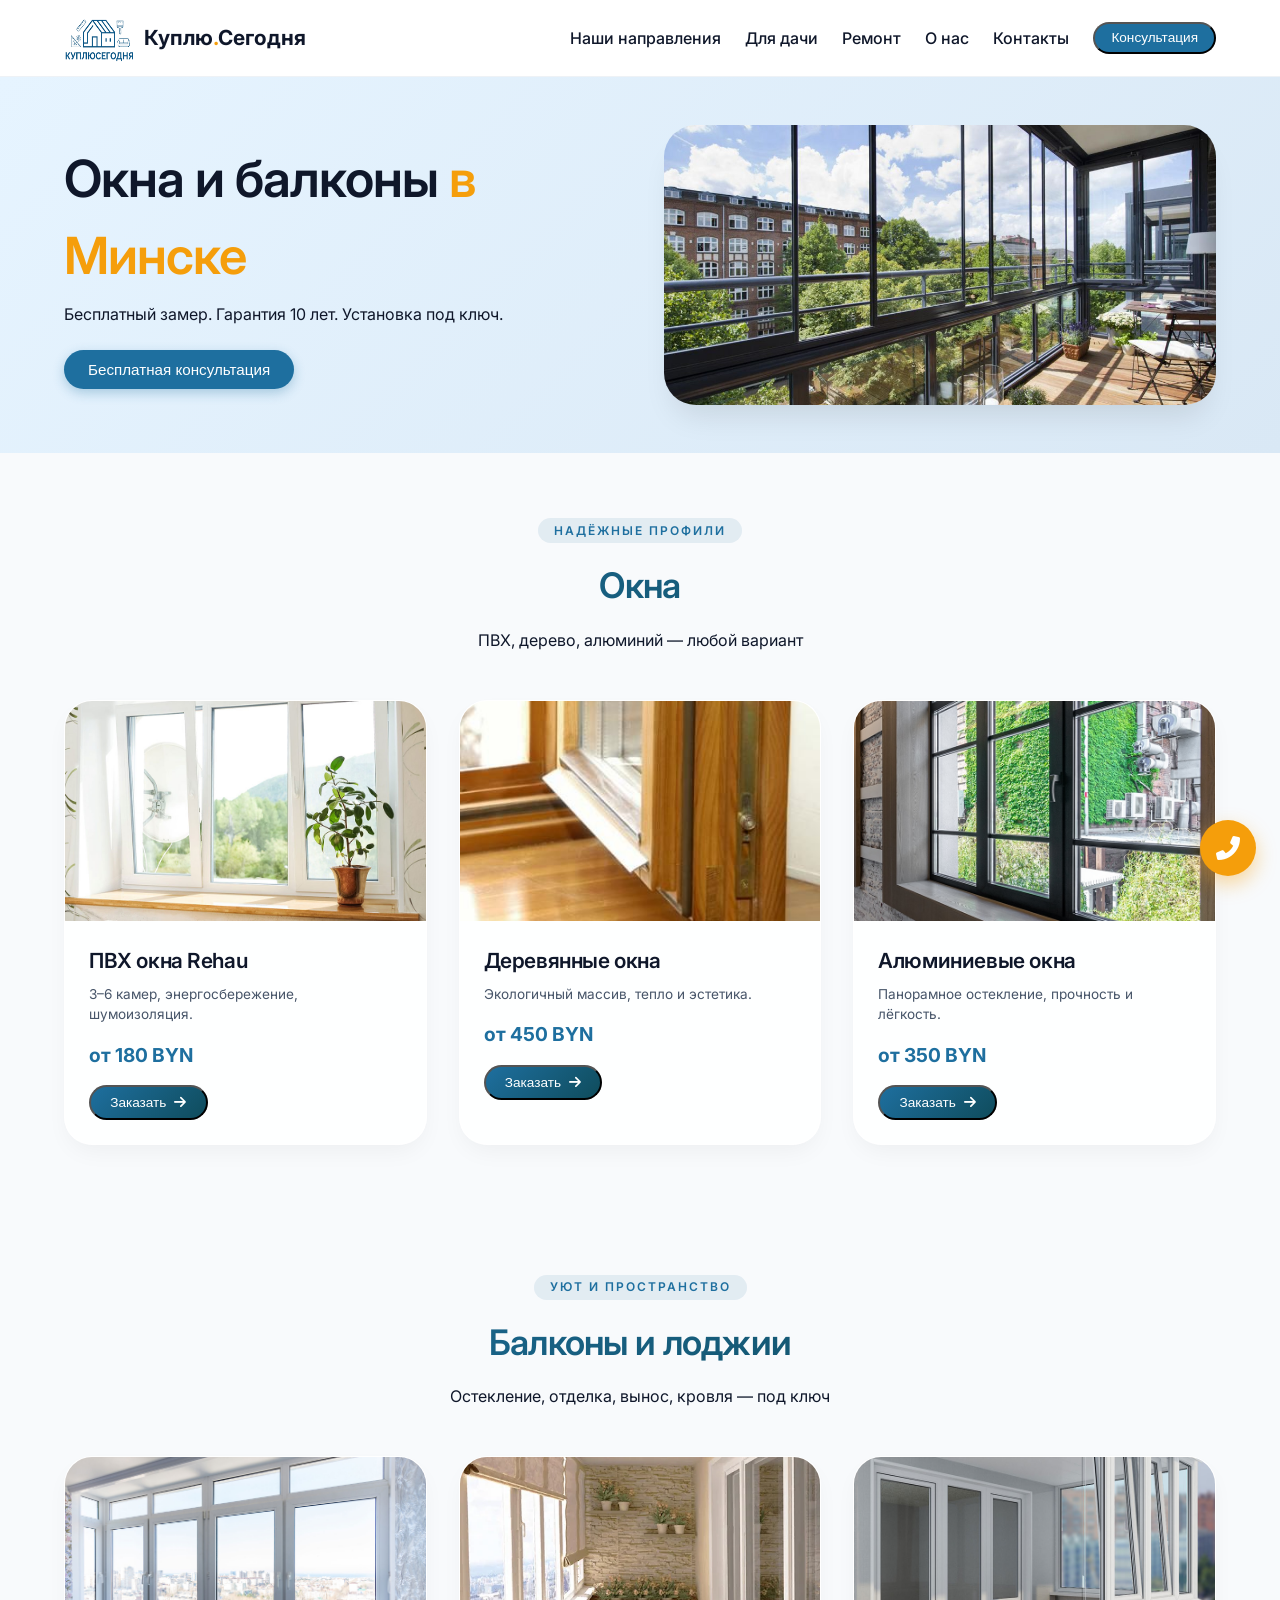
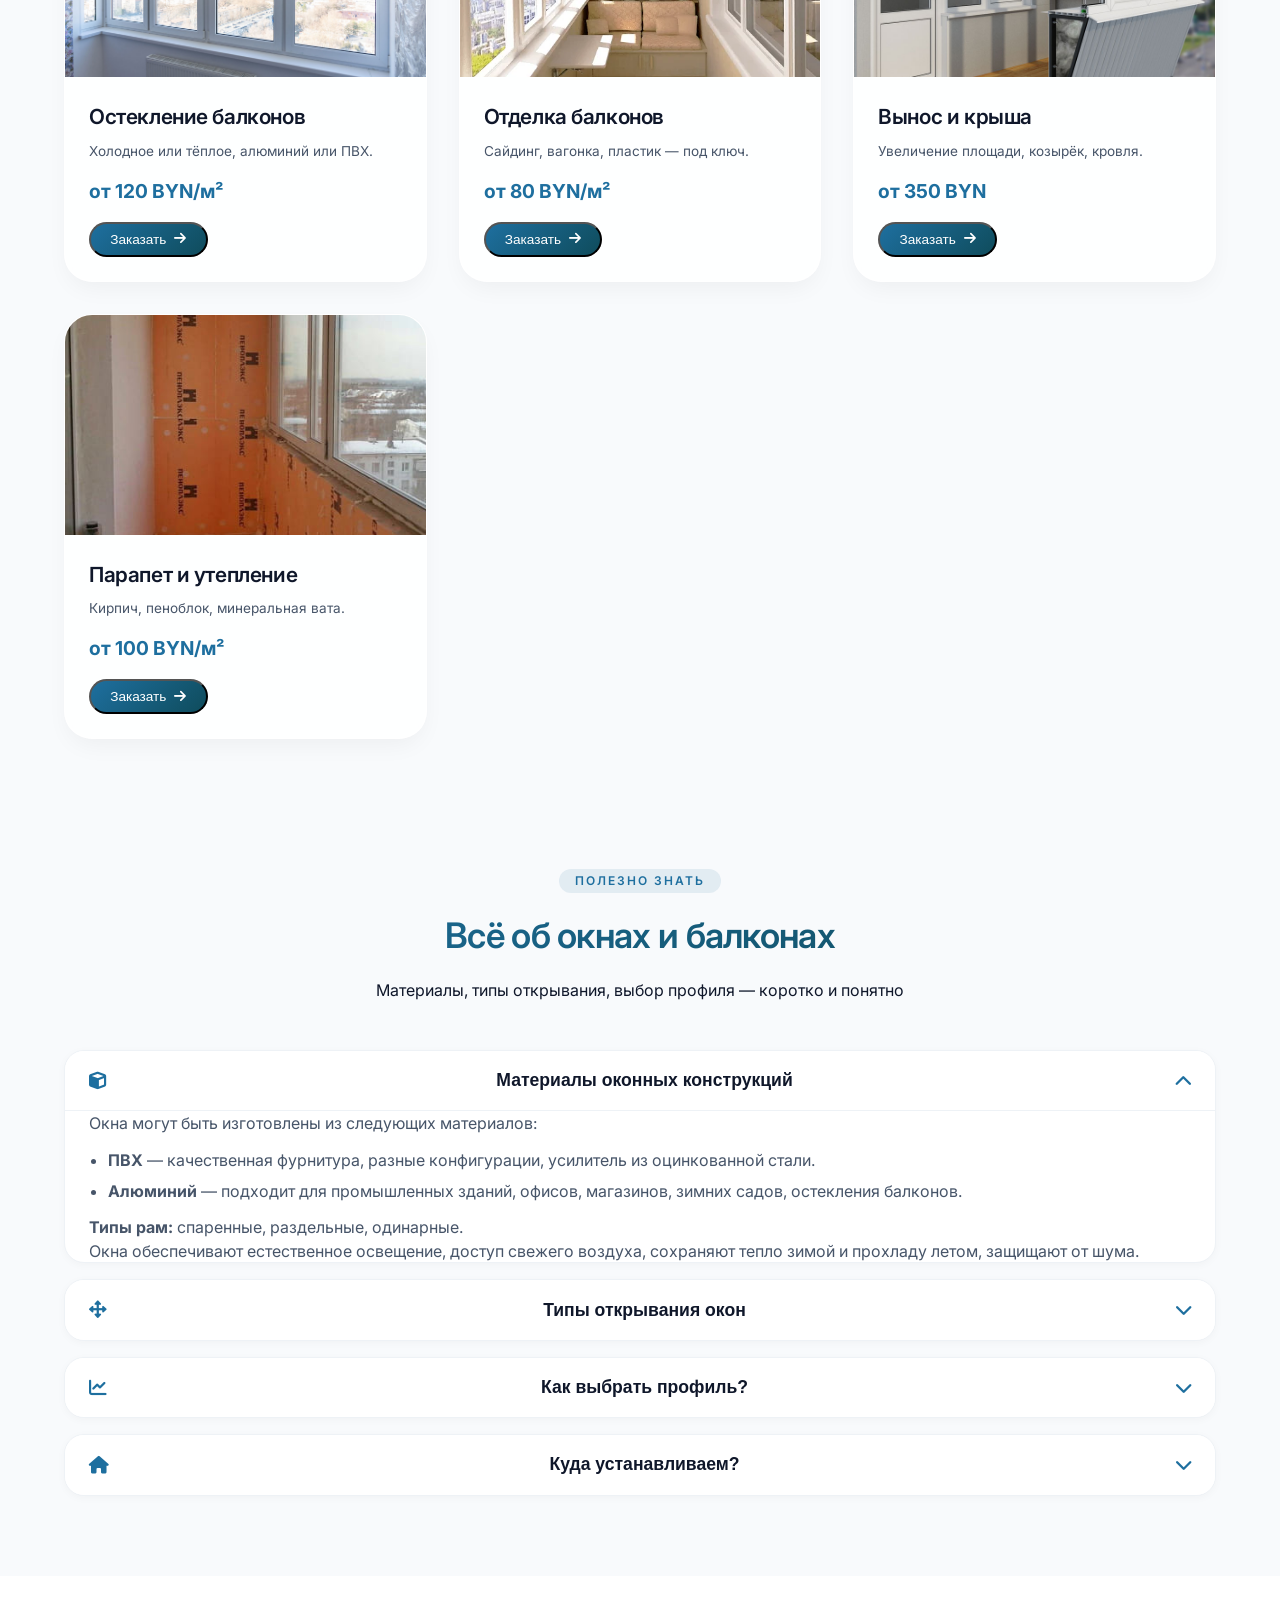
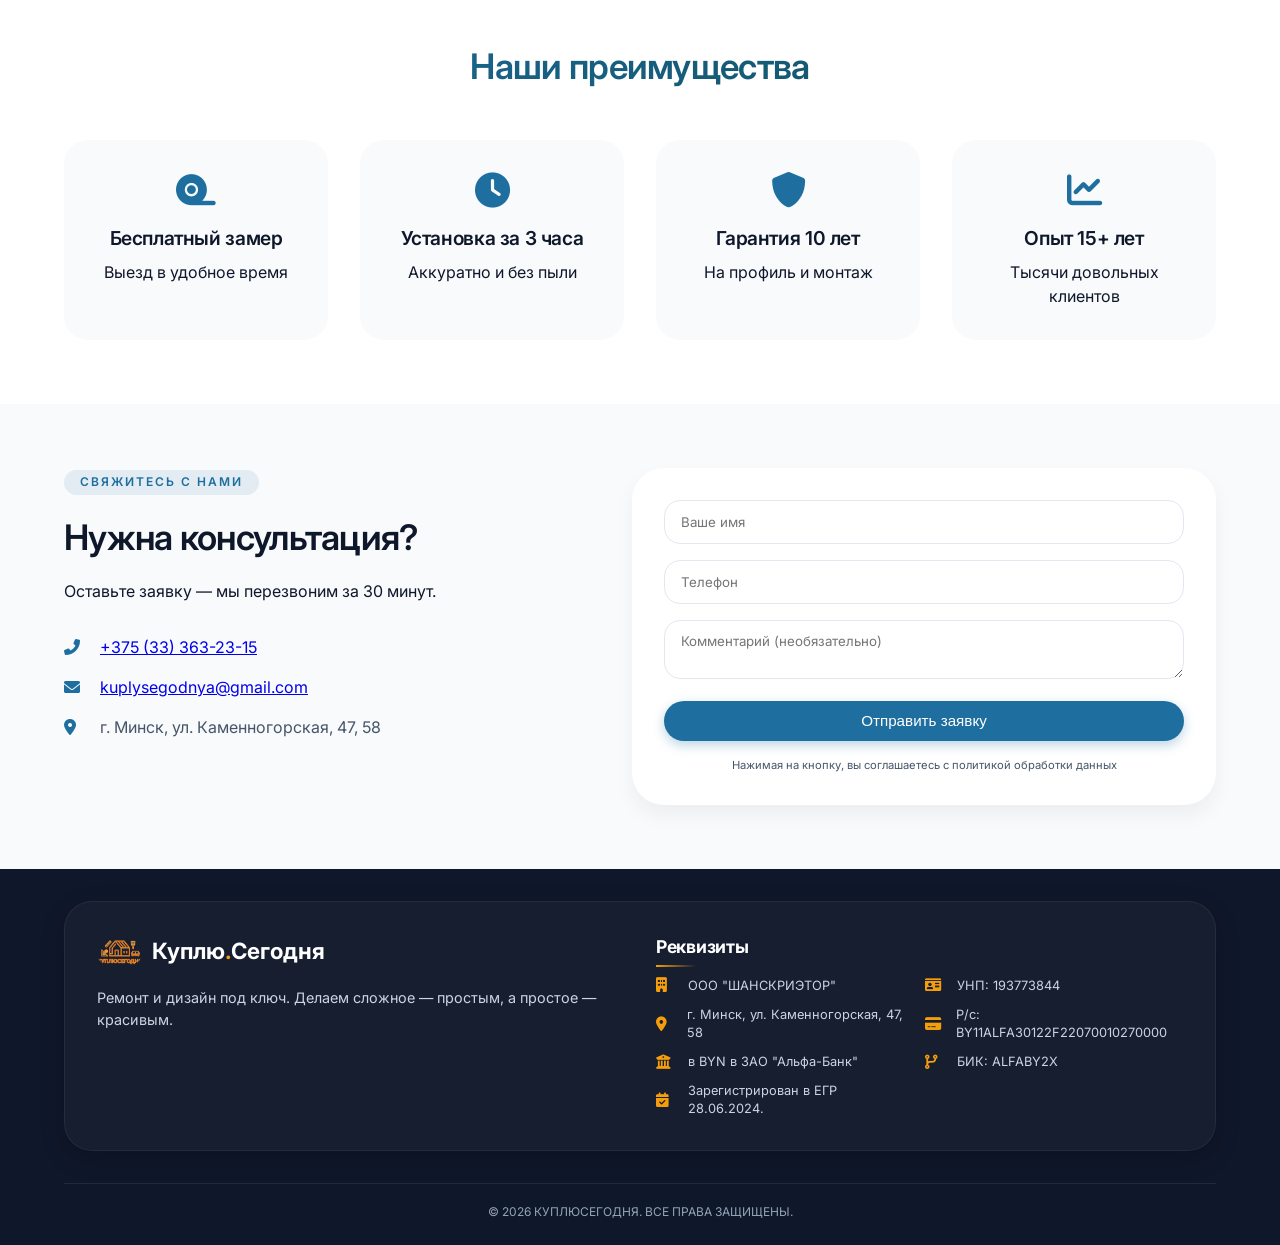
==== commit f15ce551: "13.04" ====
--- a/okna.html
+++ b/okna.html
@@ -1,639 +1,348 @@
-
-
-
-
 <!DOCTYPE html>
-<html lang="ru" itemscope itemtype="http://schema.org/WebPage">
-
+<html lang="ru">
 <head>
-  <meta charset="utf-8"/>
-  <meta name="yandex-verification" content="6bf1f0b8615a57c2"/>
-  
-                
-
-<meta name="robots" content="index, follow"/>
-		<script>var TOWN = '';</script>
-		<script>var DOMEN = 'sdelaem.by';</script>
-		<script>var PAPKA = '/okna';</script>
-		
-<meta content="Main" property="og:title" />
-<meta content="width=device-width, initial-scale=1" name="viewport" />
-<link rel="stylesheet" href="css/style.css" type="text/css">
-  <!--[if lt IE 9]><script src="https://cdnjs.cloudflare.com/ajax/libs/html5shiv/3.7.3/html5shiv.min.js"></script><![endif]-->
-  <script>
-  !function(o,c){var n=c.documentElement,t=" w-mod-";n.className+=t+"js",("ontouchstart"in o||o.DocumentTouch&&c instanceof DocumentTouch)&&(n.className+=t+"touch")}(window,document);
-  </script>
-  <link href="https://sdelaem.by/common/images/favicon.jpg" rel="shortcut icon" type="image/x-icon" />
-  <link href="https://sdelaem.by/common/images/webclip.jpg" rel="apple-touch-icon" />
-  
-  <meta name="author" content="wtw">
-  <!-- HEADER CODE -->
-		
-<title>Окна в Минске, Купить по Низкой Цене | Акции!</title>
-<meta name="description" content="Производство и установка окон в Минске. Качественные профили: Rehau, Salamander, Dexen, KBE, Veka, Brusbox, Монблан, WDS, Винтек. Гарантия, акции и скидки." />
-<meta name="keywords" content="окна производство установка в Минске" />
-
-<link rel="canonical" href="https://sdelaem.by/okna/" />
-<meta property="og:locale" content="ru_RU" />
-<meta property="og:title" content="Окна в Минске, Купить по Низкой Цене | Акции!" />
-<meta property="og:description" content="Производство и установка окон в Минске. Качественные профили: Rehau, Salamander, Dexen, KBE, Veka, Brusbox, Монблан, WDS, Винтек. Гарантия, акции и скидки." />
-<meta property="og:image" content="https://sdelaem.by/okna/images/bg.jpg" />
-<meta property="og:type" content="website" />
-<meta property="og:url" content="https://sdelaem.by/okna/" />
-<meta property="og:site_name" content="Окна в Минске и по всей Беларуси" />
-
-
+  <meta charset="UTF-8">
+  <meta name="viewport" content="width=device-width, initial-scale=1.0">
+  <title>Окна и балконы — КуплюСегодня</title>
+  <meta name="description" content="Окна ПВХ, деревянные, алюминиевые. Остекление и отделка балконов в Минске. Бесплатный замер, гарантия.">
+  <link rel="icon" href="img/logo.png">
+  <link href="https://fonts.googleapis.com/css2?family=Inter:opsz,wght@300;400;500;600;700&display=swap" rel="stylesheet">
+  <link rel="stylesheet" href="https://cdnjs.cloudflare.com/ajax/libs/font-awesome/6.0.0-beta3/css/all.min.css">
+  <link rel="stylesheet" href="css/style.css">
+  <style>
+    .service-hero {
+      background: linear-gradient(135deg, #e6f4ff, #d9e8f5);
+      padding: 3rem 0;
+    }
+    .service-hero__inner {
+      display: flex;
+      align-items: center;
+      gap: 3rem;
+      flex-wrap: wrap;
+    }
+    .service-hero__content { flex: 1; }
+    .service-hero__image {
+      flex: 1;
+      min-height: 280px;
+      background: url('img/okna&balk.jpg') center/cover no-repeat;
+      border-radius: 32px;
+      box-shadow: 0 20px 30px -10px rgba(0,0,0,0.1);
+    }
+    @media (max-width: 640px) {
+      .service-hero__inner { flex-direction: column; text-align: center; }
+    }
+
+    /* Аккордеон с плавным раскрытием */
+    .accordion-item {
+      background: white;
+      border-radius: 20px;
+      margin-bottom: 1rem;
+      overflow: hidden;
+      box-shadow: 0 2px 8px rgba(0,0,0,0.03);
+      border: 1px solid #eef2f6;
+    }
+    .accordion-header {
+      width: 100%;
+      display: flex;
+      justify-content: space-between;
+      align-items: center;
+      gap: 1rem;
+      padding: 1.2rem 1.5rem;
+      background: white;
+      border: none;
+      font-size: 1.1rem;
+      font-weight: 600;
+      color: var(--text-dark);
+      cursor: pointer;
+      transition: background 0.2s;
+      text-align: left;
+    }
+    .accordion-header:hover { background: #f8fafc; }
+    .accordion-header i:first-child { color: var(--primary); width: 24px; }
+    .accordion-icon { transition: transform 0.3s; color: var(--primary); }
+    .accordion-header.active .accordion-icon { transform: rotate(180deg); }
+    .accordion-body {
+      max-height: 0;
+      opacity: 0;
+      overflow: hidden;
+      padding: 0 1.5rem;
+      color: var(--text-muted);
+      line-height: 1.5;
+      transition: max-height 0.4s ease-out, opacity 0.3s ease, padding 0.3s ease;
+      border-top: none;
+    }
+    .accordion-body.show {
+      max-height: 1000px;
+      opacity: 1;
+      padding: 0 1.5rem 1.2rem 1.5rem;
+      border-top: 1px solid #eef2f6;
+    }
+    .accordion-body ul, .accordion-body ol { margin: 0.8rem 0 0.8rem 1.2rem; }
+    .accordion-body li { margin-bottom: 0.4rem; }
+    @media (max-width: 640px) {
+      .accordion-header { padding: 1rem; font-size: 1rem; }
+      .accordion-body.show { padding: 0 1rem 1rem 1rem; }
+    }
+  </style>
 </head>
- <body>
-<div class="flex-wrapper">     
-  <header>
-    <div>
-    <div id="vverh" data-ix="vverh"></div>
-      <div class="head-div">
-        <a href="/okna/" itemscope itemtype="https://schema.org/ImageObject" itemprop="image">        <img src="https://sdelaem.by/common/images/webclip.png" width="90" alt="Логотип" itemprop="image url" />
-        </a>
-        <div class="description">
-Окна          <br/>в Минске и по всей Беларуси</div>
-         <a class="phone" style="background-image:url(https://sdelaem.by/common/images/mts.png);" href="tel:+375292323757"><span class="phone-mark">+375 (29)</span> 23-23-757</a>         <a class="phone" style="background-image:url(https://sdelaem.by/common/images/velcom.png);" href="tel:+375445646757"><span class="phone-mark">+375 (44)</span> 56-46-757</a>        <a href="#" class="head-button w-button" data-ix="open-lbox" style="transition: all 0.3s ease 0s;">Заказать звонок</a>
-      </div>
+<body>
+<div class="wrapper">
+  <header class="header">
+    <div class="header__inner">
+      <a href="/" class="logo">
+        <img src="img/logo.png" alt="КуплюСегодня" width="70" height="50" loading="lazy">
+        <span>Куплю<span class="dot">.</span>Сегодня</span>
+      </a>
+      <nav class="nav">
+        <button class="nav__toggle" id="navToggle" aria-label="Меню"><i class="fas fa-bars"></i></button>
+        <ul class="nav__list" id="navList">
+          <li><a href="/#services-main">Наши направления</a></li>
+          <li><a href="/#dacha">Для дачи</a></li>
+          <li><a href="/#remont">Ремонт</a></li>
+          <li><a href="/#about">О нас</a></li>
+          <li><a href="/#contacts">Контакты</a></li>
+          <li><button class="btn--small" data-open-modal>Консультация</button></li>
+        </ul>
+      </nav>
     </div>
-      </header>
-<div data-collapse="medium" data-animation="default" data-duration="400" data-ix="navbar" class="navbar w-nav">
-   <nav class="nav-menu w-nav-menu" itemscope="itemscope" itemtype="http://schema.org/SiteNavigationElement">
-        <a href="/okna/" class="nav-link w-nav-link">Окна</a>
-        <div data-hover="1" data-delay="0" class="nav-link w-dropdown">
-            <div class="dropdown-toggle w-dropdown-toggle">
-              <div class="w-icon-dropdown-toggle">
-              </div>
-              <div>Виды окон</div>
-            </div>
-            <nav class="dropdown-list w-dropdown-list">
-              <a href="/okna/plastikovye/" class="nav-link w-nav-link">Пластиковые окна</a>
-              <a href="/okna/pvh/" class="nav-link w-nav-link">Окна ПВХ</a>
-              <a href="/okna/derevyannye/" class="nav-link w-nav-link">Деревянные окна</a>
-              <a href="/okna/alyuminievye/" class="nav-link w-nav-link">Алюминиевые окна</a>
-            </nav>
-          </div>
-           <div data-hover="1" data-delay="0" class="nav-link w-dropdown">
-            <div class="dropdown-toggle w-dropdown-toggle">
-              <div class="w-icon-dropdown-toggle">
-              </div>
-              <div><a href="/okna/foto/" class="foto-p">Фото</a></div>
-            </div>
-            <nav class="dropdown-list w-dropdown-list">
-              <a href="/okna/foto/#plastikovye" class="nav-link w-nav-link">Пластиковые окна</a>
-              <a href="/okna/foto/#pvh" class="nav-link w-nav-link">Окна ПВХ</a>
-              <a href="/okna/foto/#derevyannye" class="nav-link w-nav-link">Деревянные окна</a>
-              <a href="/okna/foto/#alyuminievye" class="nav-link w-nav-link">Алюминиевые окна</a>
-            </nav>
-          </div>
-                     <div data-hover="1" data-delay="0" class="nav-link w-dropdown">
-            <div class="dropdown-toggle w-dropdown-toggle">
-              <div class="w-icon-dropdown-toggle">
-              </div>
-              <div><a href="/okna/otzyvy/" class="foto-p">Отзывы</a></div>
-            </div>
-            <nav class="dropdown-list w-dropdown-list">
-              <a href="/okna/otzyvy/#plastikovye" class="nav-link w-nav-link">Пластиковые окна</a>
-              <a href="/okna/otzyvy/#pvh" class="nav-link w-nav-link">Окна ПВХ</a>
-             <a href="/okna/otzyvy/#derevyannye" class="nav-link w-nav-link">Деревянные окна</a>
-              <a href="/okna/otzyvy/#alyuminievye" class="nav-link w-nav-link">Алюминиевые окна</a>
-            </nav>
-          </div>
-        <a href="/okna/#kontakty" class="nav-link w-nav-link" itemprop="url">Контакты</a>
-        <a href="/okna/filialy/" class="nav-link w-nav-link">Филиалы</a>        </nav>
-            <div class="menu-button w-nav-button">
-                <div class="w-icon-nav-menu">
-                </div>
-            </div>
-</div>
-<main class="main">
-  <div class="main-section" style="background-image: -webkit-linear-gradient(0deg, rgba(87, 156, 233, .2), rgba(156, 125, 192, .2)), url('https://sdelaem.by/okna/images/bg.jpg');background-image: linear-gradient(90deg, rgba(87, 156, 233, .2), rgba(156, 125, 192, .2)), url('https://sdelaem.by/okna/images/bg.jpg');">
-    <div class="main-container">
-              <h1>Окна <span class="orange">в Минске</span></h1>
-              <div class="h1-description">Рассрочка от 3-х до 24-х месяцев. <br/>Гарантия. Соблюдение сроков.</div>               <!-- <div class="h1-description">Рассрочка от 3-х до 24-х месяцев. <br/>Гарантия. Соблюдение сроков.</div> -->
+  </header>
+
+  <main>
+    <section class="service-hero">
+      <div class="container service-hero__inner">
+        <div class="service-hero__content">
+          <h1>Окна и балконы <span class="accent">в Минске</span></h1>
+          <p>Бесплатный замер. Гарантия 10 лет. Установка под ключ.</p>
+          <div class="hero__buttons" style="margin-top: 1.5rem;">
+            <button class="btn btn--primary" data-open-modal>Бесплатная консультация</button>
+          </div>
+        </div>
+        <div class="service-hero__image"></div>
+      </div>
+    </section>
+
+    <section class="services">
+      <div class="container">
+        <div class="section-header">
+          <span class="section-tag">Надёжные профили</span>
+          <h2>Окна</h2>
+          <p>ПВХ, дерево, алюминий — любой вариант</p>
+        </div>
+        <div class="glass-grid" id="windowsGrid"></div>
+      </div>
+    </section>
+
+    <section class="services alt-bg">
+      <div class="container">
+        <div class="section-header">
+          <span class="section-tag">Уют и пространство</span>
+          <h2>Балконы и лоджии</h2>
+          <p>Остекление, отделка, вынос, кровля — под ключ</p>
+        </div>
+        <div class="glass-grid" id="balconyGrid"></div>
+      </div>
+    </section>
+
+    <section class="services" id="details">
+      <div class="container">
+        <div class="section-header">
+          <span class="section-tag">Полезно знать</span>
+          <h2>Всё об окнах и балконах</h2>
+          <p>Материалы, типы открывания, выбор профиля — коротко и понятно</p>
+        </div>
+        <div class="accordion" id="accordion">
+          <div class="accordion-item">
+            <button class="accordion-header"><i class="fas fa-cube"></i> Материалы оконных конструкций <i class="fas fa-chevron-down accordion-icon"></i></button>
+            <div class="accordion-body">
+              <p>Окна могут быть изготовлены из следующих материалов:</p>
+              <ul><li><strong>ПВХ</strong> — качественная фурнитура, разные конфигурации, усилитель из оцинкованной стали.</li><li><strong>Алюминий</strong> — подходит для промышленных зданий, офисов, магазинов, зимних садов, остекления балконов.</li></ul>
+              <p><strong>Типы рам:</strong> спаренные, раздельные, одинарные.</p>
+              <p>Окна обеспечивают естественное освещение, доступ свежего воздуха, сохраняют тепло зимой и прохладу летом, защищают от шума.</p>
+            </div>
+          </div>
+          <div class="accordion-item">
+            <button class="accordion-header"><i class="fas fa-arrows-alt"></i> Типы открывания окон <i class="fas fa-chevron-down accordion-icon"></i></button>
+            <div class="accordion-body">
+              <ul><li><strong>Откидные</strong> — вертикальное проветривание, компактные размеры.</li><li><strong>Поворотные</strong> — удобны, просты в использовании, подходят для любых помещений.</li><li><strong>Поворотно-откидные</strong> — самый распространённый тип, открываются в разных вариантах.</li><li><strong>Глухие</strong> — плотное закрытие, идеальны для боковых стенок балкона, подъездов, террас.</li><li><strong>Раздвижные</strong> — для балконов и лоджий, герметичные стыки, отталкивают холод.</li></ul>
+            </div>
+          </div>
+          <div class="accordion-item">
+            <button class="accordion-header"><i class="fas fa-chart-line"></i> Как выбрать профиль? <i class="fas fa-chevron-down accordion-icon"></i></button>
+            <div class="accordion-body">
+              <p><strong>Классы профилей:</strong></p>
+              <ul><li><strong>Класс А</strong> — качество, максимальная теплоизоляция, приемлемая цена.</li><li><strong>Класс В</strong> — устойчивость, надёжность, низкая цена.</li><li><strong>Класс С</strong> — подвергаются деформации, менее устойчивы.</li></ul>
+              <p><strong>На что обращать внимание:</strong> однородность, ширина, толщина конструкции, количество воздушных камер и стеклопакетов.</p>
+              <p><strong>Качества хорошего профиля:</strong> надёжность, неординарный дизайн, экологичность, цветовая стойкость, доступная цена, долгий срок службы, шумоизоляция.</p>
+              <p>Наша компания работает только с проверенными производителями (Rehau и др.). Поможем подобрать идеальный профиль под ваше помещение.</p>
+            </div>
+          </div>
+          <div class="accordion-item">
+            <button class="accordion-header"><i class="fas fa-home"></i> Куда устанавливаем? <i class="fas fa-chevron-down accordion-icon"></i></button>
+            <div class="accordion-body">
+              <p>Подбираем конструкцию в зависимости от помещения:</p>
+              <ul><li>Для неотапливаемых помещений (летняя кухня, веранда, беседка) — 1-камерный стеклопакет.</li><li>Для детских учреждений — двухкамерные стеклопакеты (тепло + шумоизоляция).</li></ul>
+              <p><strong>Где устанавливаем:</strong> балконы, лоджии, балконные блоки, летние домики, террасы.</p>
+              <p>Монтаж доверьте профессионалам — мы делаем аккуратно, с гарантией. Самостоятельная установка часто приводит к дефектам и дополнительным расходам.</p>
+            </div>
+          </div>
+        </div>
+      </div>
+    </section>
+
+    <section class="benefits">
+      <div class="container">
+        <div class="section-header"><h2>Наши преимущества</h2></div>
+        <div class="benefits__grid">
+          <div class="benefit-card"><i class="fas fa-tape"></i><h3>Бесплатный замер</h3><p>Выезд в удобное время</p></div>
+          <div class="benefit-card"><i class="fas fa-clock"></i><h3>Установка за 3 часа</h3><p>Аккуратно и без пыли</p></div>
+          <div class="benefit-card"><i class="fas fa-shield-alt"></i><h3>Гарантия 10 лет</h3><p>На профиль и монтаж</p></div>
+          <div class="benefit-card"><i class="fas fa-chart-line"></i><h3>Опыт 15+ лет</h3><p>Тысячи довольных клиентов</p></div>
+        </div>
+      </div>
+    </section>
+
+    <section class="contact" id="contacts">
+      <div class="container contact__inner">
+        <div class="contact__info">
+          <span class="section-tag">Свяжитесь с нами</span>
+          <h2>Нужна консультация?</h2>
+          <p>Оставьте заявку — мы перезвоним за 30 минут.</p>
+          <ul class="contact__list">
+            <li><i class="fas fa-phone-alt"></i> <a href="tel:+375333632315">+375 (33) 363-23-15</a></li>
+            <li><i class="fas fa-envelope"></i> <a href="mailto:kuplysegodnya@gmail.com">kuplysegodnya@gmail.com</a></li>
+            <li><i class="fas fa-map-marker-alt"></i> г. Минск, ул. Каменногорская, 47, 58</li>
+          </ul>
+        </div>
+        <div class="contact__form">
+          <form id="windowsForm" class="form">
+            <div class="form__group"><input type="text" name="name" placeholder="Ваше имя" required></div>
+            <div class="form__group"><input type="tel" name="phone" placeholder="Телефон" required></div>
+            <div class="form__group"><textarea name="message" rows="2" placeholder="Комментарий (необязательно)"></textarea></div>
+            <button type="submit" class="btn btn--primary btn--full">Отправить заявку</button>
+            <p class="form__note">Нажимая на кнопку, вы соглашаетесь с политикой обработки данных</p>
+          </form>
+        </div>
+      </div>
+    </section>
+  </main>
+
+  <footer class="footer footer--card">
+    <div class="container">
+      <div class="footer__card">
+        <div class="footer__row">
+          <div class="footer__brand">
+            <a href="/" class="logo">
+              <img src="img/logo_foot.png" width="45" alt="КуплюСегодня">
+              <span>Куплю<span class="dot">.</span>Сегодня</span>
+            </a>
+            <p>Ремонт и дизайн под ключ. Делаем сложное — простым, а простое — красивым.</p>
+          </div>
+          <div class="footer__requisites-box">
+            <h4>Реквизиты</h4>
+            <div class="requisites-grid">
+              <div><i class="fas fa-building"></i> ООО "ШАНСКРИЭТОР"</div>
+              <div><i class="fas fa-id-card"></i> УНП: 193773844</div>
+              <div><i class="fas fa-map-marker-alt"></i> г. Минск, ул. Каменногорская, 47, 58</div>
+              <div><i class="fas fa-credit-card"></i> Р/с: BY11ALFA30122F22070010270000</div>
+              <div><i class="fas fa-university"></i> в BYN в ЗАО "Альфа-Банк"</div>
+              <div><i class="fas fa-code-branch"></i> БИК: ALFABY2X</div>
+              <div><i class="fas fa-calendar-check"></i> Зарегистрирован в ЕГР 28.06.2024.</div>
+            </div>
+          </div>
+        </div>
+      </div>
+      <div class="footer__copyright">© 2026 КУПЛЮСЕГОДНЯ. ВСЕ ПРАВА ЗАЩИЩЕНЫ.</div>
     </div>
-    </div>
-  <div class="section-blue">
-    <div class="container">
-      <div class="h2">
-        <span class="orange">Виды</span> окон</div>        
-      <p>Одним из важнейших элементов дома, который создает уют, комфорт является окно. Благодаря окнам ваша комната будет светлой, воздушной и легкой. Окна способствуют расширению пространства в считаные минуты. С помощью окон вы можете визуально увеличить пространство, добавить больше света в ваш дом или офис.</p>
-      <p class="s">Оконные конструкции могут быть изготовлены из следующих видов материала:</p>
-      <ul>
-        <li><span class="strong">ПВХ</span> (качественная фурнитура, разная конфигурация, усилитель из оцинкованной стали);</li>
-        <li><span class="strong">алюминий</span> (подходят для установки в промышленных зданиях, офисах, магазинах, зимних садов, остекления балконов);</li>
-      </ul>
-      <p class="s">Тем временем рамы окон могут быть:</p>
-      <ul>
-        <li class="strong">спаренные;</li>
-        <li class="strong">раздельные;</li>
-        <li class="strong">одинарные.</li>
-      </ul>
-      <p><span class="strong">Оконные конструкции</span> – естественное освещение, доступ к свежему воздуху, пространство. Они есть везде: в квартирах, офисах, кафе и т.п. Окна помогут сохранить тепло зимой и прохладу в знойную жару, станут отличным защитником от лишнего шума.</p>
-      <p class="s">По типу открывания оконные системы могут быть:</p>
-      <ul>
-        <li><span class="strong">откидными</span> (функция вертикального проветривания, конструкция небольшого размера);</li>
-        <li><span class="strong">поворотными</span> (удобный и простой в использовании, подходят для установки в любом помещении);</li>
-        <li><span class="strong">поворотно-откидными</span> (самый распространенный и востребованный тип, открывается в различных вариантах);</li>
-        <li><span class="strong">глухими</span> (плотное закрытие, подходят для боковых стенок балкона, подъезда, коридора или террасы);</li>
-        <li><span class="strong">раздвижными</span> (подходит для установки на балконах и лоджиях, герметичные стыки, отталкивание холодного воздуха).</li>
-      </ul>
-    </div>
-
-  </div>
-   <div class="section-white">
-    <div class="container">
-      <div class="h2">
-        <span class="orange">Какие профили</span> мы используем в окнах?</div>
-        <p>Оконный профиль является основой всей конструкции. Среди покупателей востребованы алюминиевые и поливинилхлоридные конструкции.</p>
-        <p class="s">Существует 3 класса профилей:</p>
-        <ol>
-        <li><span class="strong">А</span> (качество, максимальная теплоизоляция, приемлемая цена).</li>
-        <li><span class="strong">В</span> (устойчивость, надежность и низкая цена).</li>
-        <li><span class="strong">С</span> (подвергаются деформации, менее устойчивы).</li>
-        </ol>
-      <p>Прежде чем выбирать оконный профиль, необходимо обращать внимание на материал, из которого он изготовлен, параметры, модуль упругости и иные факторы.</p>
-      <p class="s">К примеру:</p>
-    <ul>
-        <li class="strong">однородность;</li>
-        <li class="strong">ширина;</li>
-        <li class="strong">толщина конструкции;</li>
-        <li class="strong">количество воздушных камер и стеклопакетов.</li>
-    </ul>
-      <p>На мировом рынке сейчас представлено огромное количество оконных конструкций. На кого необходимо обращать внимание? На какой фирме оформить заказ?</p>
-      <p>Наша компания помогает своим клиентам подобрать подходящий профиль для помещения!</p>
-      <p class="s">Прежде всего, профиль должен обладать следующими свойствами:</p>
-    <ul>
-        <li class="strong">хорошее качество;</li>
-        <li class="strong">надежность;</li>
-        <li class="strong">неординарный дизайн;</li>
-        <li class="strong">экологичность и безопасность;</li>
-        <li class="strong">разнообразная цветовая гамма, которая не выгорает на солнце;</li>
-        <li class="strong">доступная цена;</li>
-        <li class="strong">длительный срок службы;</li>
-        <li class="strong">хорошая изоляция звука и шума.</li>
-    </ul>
-      <p class="s">Наша фирма работает только с надежными производителями, материал изделий которых проверен временем:</p>
-      </div>
-<!-- <div class="card-container">
-      <div class="card-div">
-        <div class="prop">Хит продаж!</div>
-        <div class="foto-card-div-b">
-          <div class="foto-card-div-s">
-            <img src="https://sdelaem.by/okna/images/profil-blitz-1.jpg" alt="Пластиковые окна ПВХ"/>
-          </div>
-        </div>
-        <div class="card-h3">Rehau Blitz</div>
-        <a href="#" class="purple-button w-button" data-ix="open-lbox">Заказать по акции</a>
-      </div>
-      
-      <div class="card-div">
-        <div class="prop">Лучшее предложение</div>
-        <div class="foto-card-div-b">
-          <div class="foto-card-div-s">
-            <img src="https://sdelaem.by/okna/images/profil-grazio-2.jpg" alt="Алюминиевые окна" />
-          </div>
-        </div>
-        <div class="card-h3">Rehau Grazio</div>
-        <a href="#" class="purple-button w-button" data-ix="open-lbox">Заказать по акции</a>
-      </div>
-       <div class="card-div">
-        <div class="prop"></div>
-        <div class="foto-card-div-b">
-          <div class="foto-card-div-s">
-            <img src="https://sdelaem.by/okna/images/profil-intelio-3.jpg" alt="Алюминиевые окна" />
-          </div>
-        </div>
-        <div class="card-h3">Rehau Intelio</div>
-        <a href="#" class="purple-button w-button" data-ix="open-lbox">Заказать по акции</a>
-      </div>
-    </div>    -->  
-  </div>
-   <div class="section-blue">
-    <div class="container">
-      <div class="h2">
-        <span class="orange">Куда </span>мы ставим окна?</div>
-      <p>Прежде, чем делать ремонт в квартире, менять старые окна на новые, необходимо учитывать одну особенность: куда, в какое помещение требуется установка конструкции.</p>
-      <p>Если у вас помещение (летняя кухня, веранда, беседки), не требующее отопления в зимний период, то вам отлично подойдет 1-камерная конструкция. Для детских учреждений подходят двухкамерные стеклопакеты. Они защитят от холода и обеспечат хорошую шумоизоляцию.</p>
-      <p class="s">Оконные конструкции подойдут для:</p>
-      <ul>
-        <li class="strong">балконов и лоджий;</li>
-        <li class="strong">балконного блока;</li>
-        <li class="strong">летнего домика;</li>
-        <li class="strong">террасы.</li>
-      </ul>
-      <p><span class="strong">Установка оконных конструкций</span> – это трудоемкий процесс, который требует внимательности, сосредоточенности и ответственности. Наша компания предлагает платный монтаж окон. Конечно, можно все сделать самостоятельно, взяв за основу теорию из книг и обучающие уроки из мировой паутины. Однако в случае появления дефекта, вам необходимо будет вызывать мастера и оплачивать его услуги.</p>
-      <p class="s">Наши специалисты могут установить окна в помещениях различного типа:</p>
-    </div>
-    <div class="card-container">
-      <div class="card-div">
-        <div class="foto-card-div-b">
-          <div class="foto-card-div-s">
-            <img src="https://sdelaem.by/okna/images/v-dom.jpg" alt="Окна в загородный дом" />
-          </div>
-        </div>
-        <div class="card-h3">В загородный дом</div>
-        <a href="#" class="purple-button w-button" data-ix="open-lbox">Заказать под ключ</a>
-      </div>
-      <div class="card-div">
-        <div class="foto-card-div-b">
-          <div class="foto-card-div-s">
-            <img src="https://sdelaem.by/okna/images/v-kvartiru.jpg" alt="Окна в квартиру" />
-          </div>
-        </div>
-        <div class="card-h3">В квартиру</div>
-        <a href="#" class="purple-button w-button" data-ix="open-lbox">Заказать под ключ</a>
-      </div>
-      <div class="card-div">
-        <div class="foto-card-div-b">
-          <div class="foto-card-div-s">
-            <img src="https://sdelaem.by/okna/images/na-verandu.jpg" alt="Окна на веранду" />
-          </div>
-        </div>
-        <div class="card-h3">На веранду</div>
-        <a href="#" class="purple-button w-button" data-ix="open-lbox">Заказать под ключ</a>
-      </div>
-      <div class="card-div">
-        <div class="foto-card-div-b">
-          <div class="foto-card-div-s">
-            <img src="https://sdelaem.by/okna/images/v-besedku.jpg" alt="Окна в беседку" />
-          </div>
-        </div>
-        <div class="card-h3">В беседку</div>
-        <a href="#" class="purple-button w-button" data-ix="open-lbox">Заказать под ключ</a>
-      </div>
-      <div class="card-div">
-        <div class="foto-card-div-b">
-          <div class="foto-card-div-s">
-            <img src="https://sdelaem.by/okna/images/na-dachu.jpg" alt="Окна на дачу" />
-          </div>
-        </div>
-        <div class="card-h3">На дачу</div>
-        <a href="#" class="purple-button w-button" data-ix="open-lbox">Заказать под ключ</a>
-      </div>
-      <div class="card-div">
-        <div class="foto-card-div-b">
-          <div class="foto-card-div-s">
-            <img src="https://sdelaem.by/okna/images/v-kottedzh.jpg" alt="Окна в коттедж" />
-          </div>
-        </div>
-        <div class="foto-card-div-b">
-        </div>
-        <div class="card-h3">В коттедж</div>
-        <a href="#" class="purple-button w-button" data-ix="open-lbox">Заказать под ключ</a>
-      </div>
-            <div class="card-div">
-        <div class="foto-card-div-b">
-          <div class="foto-card-div-s">
-            <img src="https://sdelaem.by/okna/images/na-terassu.jpg" alt="Окна на терассу" />
-          </div>
-        </div>
-        <div class="foto-card-div-b">
-        </div>
-        <div class="card-h3">На терассу</div>
-        <a href="#" class="purple-button w-button" data-ix="open-lbox">Заказать под ключ</a>
-      </div>
-            <div class="card-div">
-        <div class="foto-card-div-b">
-          <div class="foto-card-div-s">
-            <img src="https://sdelaem.by/okna/images/v-kuhnyu.jpg" alt="Окна на кухню" />
-          </div>
-        </div>
-        <div class="foto-card-div-b">
-        </div>
-        <div class="card-h3">На кухню</div>
-        <a href="#" class="purple-button w-button" data-ix="open-lbox">Заказать под ключ</a>
-      </div>
-            <div class="card-div">
-        <div class="foto-card-div-b">
-          <div class="foto-card-div-s">
-            <img src="https://sdelaem.by/okna/images/v-detskuyu.jpg" alt="Окна в детскую комнату" />
-          </div>
-        </div>
-        <div class="foto-card-div-b">
-        </div>
-        <div class="card-h3">В детскую</div>
-        <a href="#" class="purple-button w-button" data-ix="open-lbox">Заказать под ключ</a>
-      </div>
-            <div class="card-div">
-        <div class="foto-card-div-b">
-          <div class="foto-card-div-s">
-            <img src="https://sdelaem.by/okna/images/v-xrushevku.jpg" alt="Окна в квартиру хрущевку" />
-          </div>
-        </div>
-        <div class="foto-card-div-b">
-        </div>
-        <div class="card-h3">В хрущевку</div>
-        <a href="#" class="purple-button w-button" data-ix="open-lbox">Заказать под ключ</a>
-      </div>
-            <div class="card-div">
-        <div class="foto-card-div-b">
-          <div class="foto-card-div-s">
-            <img src="https://sdelaem.by/okna/images/v-stalinku.jpg" alt="Окна в квартиру сталинку" />
-          </div>
-        </div>
-        <div class="foto-card-div-b">
-        </div>
-        <div class="card-h3">В сталинку</div>
-        <a href="#" class="purple-button w-button" data-ix="open-lbox">Заказать под ключ</a>
-      </div>
-                        <div class="card-div">
-        <div class="foto-card-div-b">
-          <div class="foto-card-div-s">
-            <img src="https://sdelaem.by/okna/images/v-zimnii-sad.jpg" alt="Окна в зимний сад" />
-          </div>
-        </div>
-        <div class="foto-card-div-b">
-        </div>
-        <div class="card-h3">В зимний сад</div>
-        <a href="#" class="purple-button w-button" data-ix="open-lbox">Заказать под ключ</a>
-      </div>
-       </div>
-    </div>
-    <div class="prom-section" style="background-image: -webkit-linear-gradient(0deg, rgba(87, 156, 233, .2), rgba(156, 125, 192, .2)), url('https://sdelaem.by/okna/images/bg.jpg');background-image: linear-gradient(90deg, rgba(87, 156, 233, .2), rgba(156, 125, 192, .2)), url('https://sdelaem.by/okna/images/bg.jpg');">
-    <div class="h1-right">О 
-    <span class="orange">компании</span> 
-          </div>
-          <br/>
-           <br/>
-          <div class="card-container">
-      <div class="card-div">
-        <div class="prop">10 лет гарантия</div>
-        <div class="foto-card-div-b">
-          <div class="foto-card-div-s">
-            <img src="https://sdelaem.by/okna/images/1.jpg" alt="Заявка" />
-          </div>
-        </div>
-        <div class="card-h3">Установка в течении 3-х часов</div>
-      </div>
-      <div class="card-div">
-        <div class="prop">Бесплатный замер</div>
-        <div class="foto-card-div-b">
-          <div class="foto-card-div-s">
-            <img src="https://sdelaem.by/okna/images/2.jpg" alt="Согласование встречи" />
-          </div>
-        </div>
-        <div class="card-h3">Бесплатный выезд технолога</div>
-              </div>
-      <div class="card-div">
-        <div class="prop">Большой опыт</div>
-        <div class="foto-card-div-b">
-          <div class="foto-card-div-s">
-            <img src="https://sdelaem.by/okna/images/3.jpg" alt="Необходимые работы" />
-          </div>
-          </div>
-          <div class="card-h3">Более 15 лет работы в Беларуси</div>
-              </div>
-              <div class="card-div">
-        <div class="prop">Делаем на совесть</div>
-        <div class="foto-card-div-b">
-          <div class="foto-card-div-s">
-            <img src="https://sdelaem.by/okna/images/4.jpg"  alt="Чистая и свежая вода"/>
-          </div>
-          </div>
-          <div class="card-h3">Производим контроль качества монтажа</div>
-              </div>
-        </div>
-        <a href="#" class="red-round-button prom w-button" data-ix="open-lbox">Оставить заявку</a>
-        </div>
-        <div class="section-blue">
-    <div class="container">
-      <div class="h2">
-        <span class="orange">У нас вы можете заказать</span> окна</div> 
-        </div>
-            <div class="card-container">
-      <div class="card-div">
-        <div class="foto-card-div-b">
-          <div class="foto-card-div-s">
-            <img src="https://sdelaem.by/okna/images/okno-na-kuxny.jpg" alt="На кухню"/>
-            </div>
-        </div>
-        <div style="margin-right:20px;margin-left:20px;">
-            <p style="font-weight:700;font-size: 40px;padding-top:30px;"><span class="h2" style="color: #ffcc3a;margin-bottom:10px;">На кухню</span></p>
-            <p style="font-size:14px;"><span style="font-size:16px;padding-top:60px;" class="strong">В стоимость включено:</span><br/> Отлив, подоконник, демонтаж, установка.</p>
-            <p style="font-weight:700;font-size:30px;line-height: 30px;color: #f9185a;"></p>
-            <p style="font-size:14px;" class="strong"></p></div>
-        <a href="#" class="purple-button w-button" data-ix="open-lbox">Заказать по акции</a>
-      </div>
-       <div class="card-div">
-        <div class="foto-card-div-b">
-          <div class="foto-card-div-s">
-            <img src="https://sdelaem.by/okna/images/okno-v-spalny.jpg" alt="В спальню"/>
-            </div>
-        </div>
-        <div style="margin-right:20px;margin-left:20px;">
-            <p style="font-weight:700;font-size: 40px;padding-top:30px;"><span class="h2" style="color: #ffcc3a;margin-bottom:10px;">В спальню</span></p>
-            <p style="font-size:14px;"><span style="font-size:16px;padding-top:60px;" class="strong">В стоимость включено:</span><br/> Отлив, подоконник, демонтаж, установка.</p>
-            <p style="font-weight:700;font-size:30px;line-height: 30px;color: #f9185a;"></p>
-            <p style="font-size:14px;" class="strong"></p></div>
-        <a href="#" class="purple-button w-button" data-ix="open-lbox">Заказать по акции</a>
-      </div>
-      <div class="card-div">
-        <div class="foto-card-div-b">
-          <div class="foto-card-div-s">
-            <img src="https://sdelaem.by/okna/images/okno-na-balcon.jpg" alt="На балкон"/>
-            </div>
-        </div>
-        <div style="margin-right:20px;margin-left:20px;">
-            <p style="font-weight:700;font-size: 40px;padding-top:30px;"><span class="h2" style="color: #ffcc3a;margin-bottom:10px;">На балкон</span></p>
-            <p style="font-size:14px;"><span style="font-size:16px;padding-top:60px;" class="strong">В стоимость включено:</span><br/> Отлив, подоконник, демонтаж, установка.</p>
-            <p style="font-weight:700;font-size:30px;line-height: 30px;color: #f9185a;"></p>
-            <p style="font-size:14px;" class="strong"></p></div>
-        <a href="#" class="purple-button w-button" data-ix="open-lbox">Заказать по акции</a>
-      </div>
-      <div class="card-div">
-        <div class="foto-card-div-b">
-          <div class="foto-card-div-s">
-            <img src="https://sdelaem.by/okna/images/plastikovyj-profil.jpg" alt="Пластиковый профиль"/>
-            </div>
-        </div>
-        <div style="margin-right:20px;margin-left:20px;">
-            <p style="font-weight:700;font-size: 40px;padding-top:30px;"><span class="h2" style="color: #ffcc3a;margin-bottom:10px;">Пластиковый профиль</span></p>
-            <p style="font-size:14px;"><span style="font-size:16px;padding-top:60px;" class="strong">В стоимость включено:</span><br/> Отлив, подоконник, демонтаж, установка.</p>
-            <p style="font-weight:700;font-size:30px;line-height: 30px;color: #f9185a;"></p>
-            <p style="font-size:14px;" class="strong"></p></div>
-        <a href="#" class="purple-button w-button" data-ix="open-lbox">Заказать по акции</a>
-      </div>
-       <div class="card-div">
-        <div class="foto-card-div-b">
-          <div class="foto-card-div-s">
-            <img src="https://sdelaem.by/okna/images/alyuminievyj-profil.jpg" alt="Алюминиевый профиль"/>
-            </div>
-        </div>
-        <div style="margin-right:20px;margin-left:20px;">
-            <p style="font-weight:700;font-size: 40px;padding-top:30px;"><span class="h2" style="color: #ffcc3a;margin-bottom:10px;">Алюм-вый профиль</span></p>
-            <p style="font-size:14px;"><span style="font-size:16px;padding-top:60px;" class="strong">В стоимость включено:</span><br/> Отлив, подоконник, демонтаж, установка.</p>
-            <p style="font-weight:700;font-size:30px;line-height: 30px;color: #f9185a;"></p>
-            <p style="font-size:14px;" class="strong"></p></div>
-        <a href="#" class="purple-button w-button" data-ix="open-lbox">Заказать по акции</a>
-      </div>
-          </div>
-        </div>
-
-<div class="section-white" id="kontakty">
-    <div class="container">
-      <div class="h2">Контакты <span class="orange">в Минске</span></div>
-                  <br/><div class="s">Телефон:</div>
-                  <div class="div-block-26">
-                      <br/>
-                    <a class="phone" style="background-image:url(https://sdelaem.by/common/images/mts.png);" href="tel:+375292323757"><span class="phone-mark">+375 (29)</span> 23-23-757</a>  <br/>
-                    <a class="phone" style="background-image:url(https://sdelaem.by/common/images/velcom.png);" href="tel:+375445646757"><span class="phone-mark">+375 (44)</span> 56-46-757</a>                  </div>
-                  <br/><div class="s">E-mail:</div>
-                  <br/><br/>
-                  <div class="strong"><a href="mailto:info@sdelaem.by">info@sdelaem.by</a></div>
-                  <br/>
-              <div class="w-form">
-                <form id="wf-form--5" name="wf-form-" data-name="Обратная связь" class="form-2">
-                  <label for="name-2" class="red-button kon">Обратная связь:</label><br/><br/>
-                  <div class="kontakty-div-block">
-                    <input type="text" id="name-2" name="name-2" data-name="Name 2" maxlength="256" placeholder="Введите имя" class="text-f w-input" />
-                    <input type="text" class="text-f2 w-input" maxlength="256" name="email-2" data-name="Email 2" placeholder="Введите телефон" id="email-2" required="" />
-                  </div>
-                  <textarea id="field-2" name="field-2" maxlength="5000" placeholder="Сообщение" data-name="Field 2" class="textarea-2 w-input">
-                  </textarea>
-                  <input type="submit" value="Отправить" data-wait="Please wait..." class="purple-button kont w-button" />
-                </form>
-                <div class="w-form-done">
-                  <div>Thank you! Your submission has been received!</div>
-                </div>
-                <div class="w-form-fail">
-                  <div>Oops! Something went wrong while submitting the form</div>
-                </div>
-              </div>
-      </div>
-  </div>  
-</main>
-  <footer class="footer-section">
-   <!--      <nav class="nav-menu w-nav-menu" itemscope="itemscope" itemtype="http://schema.org/SiteNavigationElement">
-        <a href="/" class="nav-link w-nav-link" itemprop="url" target="_blank">Остальные тематики</a>
-      </nav>
-      <div class="menu-button w-nav-button">
-      <div class="w-icon-nav-menu"></div>
-      </div>1-->
-    <div class="head-div">
-      <div class="div-block-64">
-        <a href="/okna/" itemscope itemtype="https://schema.org/ImageObject" itemprop="image">        <img src="https://sdelaem.by/common/images/webclip.png" width="90" alt="Логотип" itemprop="image url" />
-        </a>
-        <div>
-          <div class="rating">
-              <div itemprop="aggregateRating" itemscope="" itemtype="http://schema.org/AggregateRating" class="ratingblock"><div id="unit_long2id">  <ul id="unit_ul2id" class="unit-rating" style="width:150px;">     <li class="current-rating" style="width:106.2px;">Currently 3.54/5</li><li><a href="https://sdelaem.by/common/rating/db.php?j=1&amp;q=2id&amp;t=82.209.206.143&amp;c=5" title="1 out of 5" class="r1-unit rater" rel="nofollow">1</a></li><li><a href="https://sdelaem.by/common/rating/db.php?j=2&amp;q=2id&amp;t=82.209.206.143&amp;c=5" title="2 out of 5" class="r2-unit rater" rel="nofollow">2</a></li><li><a href="https://sdelaem.by/common/rating/db.php?j=3&amp;q=2id&amp;t=82.209.206.143&amp;c=5" title="3 out of 5" class="r3-unit rater" rel="nofollow">3</a></li><li><a href="https://sdelaem.by/common/rating/db.php?j=4&amp;q=2id&amp;t=82.209.206.143&amp;c=5" title="4 out of 5" class="r4-unit rater" rel="nofollow">4</a></li><li><a href="https://sdelaem.by/common/rating/db.php?j=5&amp;q=2id&amp;t=82.209.206.143&amp;c=5" title="5 out of 5" class="r5-unit rater" rel="nofollow">5</a></li>  </ul>  <p class="vote">Рейтинг: <strong><span itemprop="ratingValue"> 3.5</span></strong> из <span itemprop="bestRating">5</span> (<span itemprop="ratingCount">29459</span> голосов)  </p><meta itemprop="itemReviewed" content="Ремонт квартир, домов и офисов. Строительные работы."/></div></div>          </div>
-         <div class="copyright">© 1992-2022 Не является публичной офертой.<br/> 
-			<br/>Оказание информ. услуг ИП Макеев М.Н., УНП 291593624
-			<br/>Юр.адрес:аг.Мухавец пер. Первомайский 31, г. , Беларусь
-			<br/>Cвидетельство о регистрации выдона 18.10.2019 Брестским райисполкомом
-			 <p>Время работы: <br/>
-                Пн-Вс: с 08:00 до 21:00
-                <br/>
-            <a class="mail" href="mailto:info@sdelaem.by">info@sdelaem.by</a>
-             </p>
-			</div>
-        </div>
-      </div>
-      <div>
-        <a href="/okna/karta-sajta/" class="sitemap">Карта сайта</a>      </div>
-        <a class="phone white" style="background-image:url(https://sdelaem.by/common/images/mts.png);"  href="tel:+375292323757"><span class="phone-mark">+375 (29)</span> 23-23-757</a>        <a class="phone vel white" style="background-image:url(https://sdelaem.by/common/images/velcom.png);" href="tel:+375445646757"><span class="phone-mark">+375 (44)</span> 56-46-757</a>  </div>
-<!-- <div class="head-div">
-      <div class="div-block-64">
-         <div class="copyright" style="text-align: center">Оказание информ. услуг ИП Макеев М.Н., УНП 291593624</div>
-        </div>
-      </div> -->
   </footer>
-      <div>
-      <div class="lbox">
-        <div class="lbox-form w-form">
-          <form id="wf-form-" name="wf-form-" data-name="Заказать звонок">
-            <div class="lbox-text-block">Заказать консультацию менеджера</div>
-            <a href="#" data-ix="close-lbox" class="lbox-form-close">✖</a>
-            <input type="text" id="name" data-name="Имя" placeholder="Введите имя" maxlength="256" class="lbox-text-field name w-input" />
-            <input type="text" id="phone" data-name="Телефон" placeholder="Введите телефон" maxlength="256" required="" class="lbox-text-field phone w-input" />
-            <input type="submit" value="Заказать" data-wait="Please wait..." class="button-2 lbox-b w-button" />
-          </form>
-          <div class="suc w-form-done">
-            <p> </p>
-          </div>
-          <div class="w-form-fail">
-            <p></p>
-          </div>
-        </div>
-      </div>
-      <a href="#" data-ix="open-lbox" class="callback">✆</a>
+
+  <!-- Модальное окно с комментарием -->
+  <div class="modal" id="callbackModal">
+    <div class="modal__content">
+      <button class="modal__close">&times;</button>
+      <h3>Заказать консультацию</h3>
+      <form id="modalForm">
+        <input type="text" name="name" placeholder="Ваше имя" required>
+        <input type="tel" name="phone" placeholder="Телефон" required>
+        <textarea name="comment" rows="2" placeholder="Комментарий / пожелания (необязательно)"></textarea>
+        <button type="submit" class="btn btn--primary btn--full">Перезвоните мне</button>
+      </form>
     </div>
   </div>
-
-<div class="icnv-modal" id="icnv-modal">
-<div class="icnv-modal-content">
-<button class="icnv-close" id="icnv-closeModal">
-<svg xmlns="http://www.w3.org/2000/svg" viewBox="0 0 512 512" width="24" height="24">
-<path d="M505.943,6.058c-8.077-8.077-21.172-8.077-29.249,0L6.058,476.693c-8.077,8.077-8.077,21.172,0,29.249 C10.096,509.982,15.39,512,20.683,512c5.293,0,10.586-2.019,14.625-6.059L505.943,35.306 C514.019,27.23,514.019,14.135,505.943,6.058z" fill="white"/>
-<path d="M505.942,476.694L35.306,6.059c-8.076-8.077-21.172-8.077-29.248,0c-8.077,8.076-8.077,21.171,0,29.248 l470.636,470.636c4.038,4.039,9.332,6.058,14.625,6.058c5.293,0,10.587-2.019,14.624-6.057 C514.018,497.866,514.018,484.771,505.942,476.694z" fill="white"/>
-</svg>
-</button>
-
-<div class="icnv-modal-arrow icnv-left" id="icnv-modalPrev">
-<svg xmlns="http://www.w3.org/2000/svg" viewBox="0 0 477.175 477.175" width="24" height="24">
-<path d="M116.444,229.075l225.1-225.1c5.3-5.3,13.8-5.3,19.1,0s5.3,13.8,0,19.1l-215.5,215.5l215.5,215.5 c5.3,5.3,5.3,13.8,0,19.1c-2.6,2.6-6.1,4-9.5,4s-6.9-1.3-9.5-4l-225.1-225.1C111.244,242.875,111.244,234.275,116.444,229.075z" fill="white"/>
-</svg>
+  <button class="floating-callback" data-open-modal aria-label="Позвонить"><i class="fas fa-phone-alt"></i></button>
 </div>
-<div class="icnv-modal-arrow icnv-right" id="icnv-modalNext">
-<svg xmlns="http://www.w3.org/2000/svg" viewBox="0 0 477.175 477.175" width="24" height="24">
-<path d="M360.731,229.075l-225.1-225.1c-5.3-5.3-13.8-5.3-19.1,0s-5.3,13.8,0,19.1l215.5,215.5l-215.5,215.5 c-5.3,5.3-5.3,13.8,0,19.1c2.6,2.6,6.1,4,9.5,4c3.4,0,6.9-1.3,9.5-4l225.1-225.1C365.931,242.875,365.931,234.275,360.731,229.075z" fill="white"/>
-</svg>
-</div>
-
-<div class="icnv-modal-body">
-<div class="icnv-modal-image-block" id="icnv-imageBlock">
-<div class="icnv-slider-track" id="icnv-sliderTrack"></div>
-</div>
-
-<div class="icnv-modal-review" id="icnv-modalReview"></div>
-</div>
-</div>
-</div>
-
-
-    <link rel="stylesheet" type="text/css" href="https://sdelaem.by/common/rating/css/rating.css">
-
-  <script src="https://sdelaem.by/common/rating/js/behavior.js"></script>
-    <script src="https://sdelaem.by/common/rating/js/rating.js"></script>
-  <script src="https://code.jquery.com/jquery-3.3.1.min.js" integrity="sha256-FgpCb/KJQlLNfOu91ta32o/NMZxltwRo8QtmkMRdAu8=" crossorigin="anonymous"></script>
-
-  <script src="https://sdelaem.by/common/js/script.js"></script>
-  
-  <!--[if lte IE 9]><script src="//cdnjs.cloudflare.com/ajax/libs/placeholders/3.0.2/placeholders.min.js"></script><![endif]-->
-  <!-- FOOTER CODE -->
-
-<script src="https://sdelaem.by/okna/mail1.js"></script>
-<!-- Yandex.Metrika counter 1 -->
+
+<script src="js/script.js"></script>
 <script>
-   (function(m,e,t,r,i,k,a){m[i]=m[i]||function(){(m[i].a=m[i].a||[]).push(arguments)};
-   m[i].l=1*new Date();k=e.createElement(t),a=e.getElementsByTagName(t)[0],k.async=1,k.src=r,a.parentNode.insertBefore(k,a)})
-   (window, document, "script", "https://mc.yandex.ru/metrika/tag.js", "ym");
-
-   ym(48934265, "init", {
-        clickmap:true,
-        trackLinks:true,
-        accurateTrackBounce:true,
-        webvisor:true
-   });
+  const windowsData = [
+    { title: 'ПВХ окна Rehau', desc: '3–6 камер, энергосбережение, шумоизоляция.', price: 'от 180 BYN', img: 'img/okna-pvh.jpg' },
+    { title: 'Деревянные окна', desc: 'Экологичный массив, тепло и эстетика.', price: 'от 450 BYN', img: 'img/okna-derevo.jpg' },
+    { title: 'Алюминиевые окна', desc: 'Панорамное остекление, прочность и лёгкость.', price: 'от 350 BYN', img: 'img/okna-al.jpg' }
+  ];
+  const balconyData = [
+    { title: 'Остекление балконов', desc: 'Холодное или тёплое, алюминий или ПВХ.', price: 'от 120 BYN/м²', img: 'img/balkon-osteklenie.jpg' },
+    { title: 'Отделка балконов', desc: 'Сайдинг, вагонка, пластик — под ключ.', price: 'от 80 BYN/м²', img: 'img/balkon-otdelka.png' },
+    { title: 'Вынос и крыша', desc: 'Увеличение площади, козырёк, кровля.', price: 'от 350 BYN', img: 'img/balkon-vinos.jpg' },
+    { title: 'Парапет и утепление', desc: 'Кирпич, пеноблок, минеральная вата.', price: 'от 100 BYN/м²', img: 'img/balkon-uteplenie.jpg' }
+  ];
+  function renderGrid(containerId, data) {
+    const container = document.getElementById(containerId);
+    if (!container) return;
+    container.innerHTML = '';
+    data.forEach(item => {
+      const card = document.createElement('div');
+      card.className = 'glass-card';
+      card.innerHTML = `
+        <div class="glass-card__img"><img src="${item.img}" alt="${item.title}" loading="lazy"></div>
+        <div class="glass-card__content">
+          <h3>${item.title}</h3>
+          <p>${item.desc}</p>
+          <div class="glass-card__price">${item.price}</div>
+          <button class="glass-link" data-open-modal>Заказать <i class="fas fa-arrow-right"></i></button>
+        </div>
+      `;
+      container.appendChild(card);
+    });
+    document.querySelectorAll('[data-open-modal]').forEach(btn => {
+      btn.removeEventListener('click', window.openModalHandler);
+      window.openModalHandler = () => { document.getElementById('callbackModal')?.classList.add('open'); };
+      btn.addEventListener('click', window.openModalHandler);
+    });
+  }
+  renderGrid('windowsGrid', windowsData);
+  renderGrid('balconyGrid', balconyData);
+  const accordionHeaders = document.querySelectorAll('.accordion-header');
+  accordionHeaders.forEach(header => {
+    header.addEventListener('click', () => {
+      const body = header.nextElementSibling;
+      const isActive = header.classList.contains('active');
+      accordionHeaders.forEach(h => {
+        h.classList.remove('active');
+        if (h.nextElementSibling) {
+          h.nextElementSibling.style.maxHeight = null;
+          h.nextElementSibling.classList.remove('show');
+        }
+      });
+      if (!isActive) {
+        header.classList.add('active');
+        if (body) {
+          body.classList.add('show');
+          body.style.maxHeight = body.scrollHeight + "px";
+        }
+      }
+    });
+  });
+  if (accordionHeaders.length) accordionHeaders[0].click();
+  const windowsForm = document.getElementById('windowsForm');
+  if (windowsForm) {
+    windowsForm.addEventListener('submit', (e) => {
+      e.preventDefault();
+      const name = windowsForm.querySelector('input[name="name"]')?.value || '';
+      const phone = windowsForm.querySelector('input[name="phone"]')?.value || '';
+      const comment = windowsForm.querySelector('textarea[name="message"]')?.value || '';
+      alert(`Спасибо, ${name}! Наш специалист свяжется с вами по номеру ${phone}.${comment ? '\nКомментарий: ' + comment : ''}`);
+      windowsForm.reset();
+    });
+  }
 </script>
-<noscript><div><img src="https://mc.yandex.ru/watch/48934265" style="position:absolute; left:-9999px;" alt="" /></div></noscript>
-<!-- /Yandex.Metrika counter 1 -->
-
-
-
-<!-- Google tag (gtag.js) -->
-<script async src="https://www.googletagmanager.com/gtag/js?id=G-CY93W77PC0"></script>
-<script>
-  window.dataLayer = window.dataLayer || [];
-  function gtag(){dataLayer.push(arguments);}
-  gtag('js', new Date());
-
-  gtag('config', 'G-CY93W77PC0');
-</script>
-
-
-
 </body>
-
 </html>
--- a/css/style.css
+++ b/css/style.css
@@ -0,0 +1,628 @@
+/* ========== RESET & VARIABLES ========== */
+* {
+  margin: 0;
+  padding: 0;
+  box-sizing: border-box;
+}
+body {
+  font-family: 'Inter', sans-serif;
+  background: #f8fafc;
+  color: #0f172a;
+  line-height: 1.5;
+}
+img {
+  max-width: 100%;
+  display: block;
+}
+:root {
+  --primary: #1e6f9f;
+  --primary-dark: #0f4c5c;
+  --accent: #f59e0b;
+  --text-dark: #0f172a;
+  --text-muted: #475569;
+  --bg-light: #f8fafc;
+  --transition: all 0.3s ease;
+  --container-max: 1200px;
+}
+.container {
+  max-width: var(--container-max);
+  margin: 0 auto;
+  padding: 0 24px;
+}
+
+/* ========== TYPOGRAPHY ========== */
+h1, h2, h3 {
+  font-weight: 600;
+  letter-spacing: -0.02em;
+}
+h1 {
+  font-size: clamp(2rem, 5vw, 3.2rem);
+  margin-bottom: 0.5rem;
+}
+h2 {
+  font-size: clamp(1.8rem, 4vw, 2.2rem);
+  margin-bottom: 1rem;
+}
+.section-header {
+  text-align: center;
+  margin-bottom: 3rem;
+}
+.section-header h2 {
+  background: linear-gradient(135deg, var(--primary), var(--primary-dark));
+  -webkit-background-clip: text;
+  background-clip: text;
+  color: transparent;
+}
+.section-tag {
+  display: inline-block;
+  font-size: 0.75rem;
+  font-weight: 600;
+  text-transform: uppercase;
+  letter-spacing: 2px;
+  color: var(--primary);
+  background: rgba(30,111,159,0.1);
+  padding: 0.2rem 1rem;
+  border-radius: 30px;
+  margin-bottom: 1rem;
+}
+.accent {
+  color: var(--accent);
+}
+
+/* ========== BUTTONS ========== */
+.btn {
+  display: inline-flex;
+  align-items: center;
+  justify-content: center;
+  gap: 8px;
+  padding: 0.7rem 1.5rem;
+  font-weight: 500;
+  border-radius: 40px;
+  transition: var(--transition);
+  cursor: pointer;
+  border: none;
+  font-size: 0.95rem;
+  text-decoration: none;
+}
+.btn--primary {
+  background: var(--primary);
+  color: white;
+  box-shadow: 0 4px 12px rgba(30,111,159,0.3);
+}
+.btn--primary:hover {
+  background: var(--primary-dark);
+  transform: translateY(-2px);
+}
+.btn--outline {
+  border: 1px solid #e2e8f0;
+  background: white;
+  color: var(--text-dark);
+}
+.btn--outline:hover {
+  border-color: var(--primary);
+  background: rgba(30,111,159,0.05);
+}
+.btn--small {
+  background: var(--primary);
+  color: white;
+  padding: 0.4rem 1rem;
+  border-radius: 30px;
+  font-size: 0.85rem;
+}
+.btn--full {
+  width: 100%;
+}
+
+/* ========== HEADER ========== */
+.header {
+  background: white;
+  border-bottom: 1px solid #eef2f6;
+  position: sticky;
+  top: 0;
+  z-index: 100;
+  backdrop-filter: blur(8px);
+  background: rgba(255,255,255,0.95);
+}
+.header__inner {
+  display: flex;
+  justify-content: space-between;
+  align-items: center;
+  padding: 0.8rem 24px;
+  max-width: var(--container-max);
+  margin: 0 auto;
+}
+.logo {
+  display: flex;
+  align-items: center;
+  gap: 10px;
+  text-decoration: none;
+  font-weight: 700;
+  font-size: 1.3rem;
+  color: var(--text-dark);
+}
+.logo img {
+  /* border-radius: 12px; */
+}
+.dot {
+  color: var(--accent);
+}
+.nav__list {
+  display: flex;
+  gap: 1.5rem;
+  align-items: center;
+  list-style: none;
+}
+.nav__list a {
+  text-decoration: none;
+  color: var(--text-dark);
+  font-weight: 500;
+  transition: var(--transition);
+}
+.nav__list a:hover {
+  color: var(--primary);
+}
+.nav__toggle {
+  display: none;
+  background: none;
+  border: none;
+  font-size: 1.6rem;
+  cursor: pointer;
+}
+@media (max-width: 768px) {
+  .nav__toggle { display: block; }
+  .nav__list {
+    display: none;
+    flex-direction: column;
+    position: absolute;
+    top: 100%;
+    left: 0;
+    right: 0;
+    background: white;
+    padding: 1rem;
+    gap: 1rem;
+    border-bottom: 1px solid #eef2f6;
+    box-shadow: 0 10px 20px rgba(0,0,0,0.05);
+  }
+  .nav__list.open { display: flex; }
+}
+
+/* ========== HERO ========== */
+.hero {
+  background: linear-gradient(135deg, #f0f9ff, #eef2ff);
+  padding: 4rem 0;
+}
+.hero__inner {
+  display: flex;
+  align-items: center;
+  gap: 3rem;
+  flex-wrap: wrap;
+}
+.hero__content {
+  flex: 1;
+}
+.hero__buttons {
+  display: flex;
+  gap: 1rem;
+  margin-top: 1.5rem;
+  flex-wrap: wrap;
+}
+.hero__image {
+  flex: 1;
+  min-height: 300px;
+  background: url('/img/main-bg.jpg') center/cover no-repeat;
+  border-radius: 32px;
+  box-shadow: 0 20px 30px -10px rgba(0,0,0,0.1);
+}
+@media (max-width: 768px) {
+  .hero { text-align: center; }
+  .hero__buttons { justify-content: center; }
+}
+
+/* ========== BENEFITS ========== */
+.benefits { padding: 4rem 0; background: white; }
+.benefits__grid {
+  display: grid;
+  grid-template-columns: repeat(auto-fit, minmax(240px, 1fr));
+  gap: 2rem;
+}
+.benefit-card {
+  background: var(--bg-light);
+  padding: 2rem 1.5rem;
+  border-radius: 24px;
+  text-align: center;
+  transition: var(--transition);
+}
+.benefit-card:hover { transform: translateY(-4px); box-shadow: 0 10px 20px rgba(0,0,0,0.05); }
+.benefit-card i { font-size: 2.2rem; color: var(--primary); margin-bottom: 1rem; }
+.benefit-card h3 { margin-bottom: 0.5rem; font-size: 1.2rem; }
+
+/* ========== СТЕКЛЯННЫЕ КАРТОЧКИ (общие) ========== */
+.services { padding: 4rem 0; }
+.services.alt-bg { background: var(--bg-light); }
+.glass-grid {
+  display: grid;
+  grid-template-columns: repeat(auto-fill, minmax(300px, 1fr));
+  gap: 2rem;
+}
+.glass-card {
+  background: rgba(255,255,255,0.85);
+  backdrop-filter: blur(8px);
+  border-radius: 28px;
+  overflow: hidden;
+  border: 1px solid rgba(255,255,255,0.8);
+  transition: all 0.3s ease;
+  box-shadow: 0 10px 25px -5px rgba(0,0,0,0.05);
+}
+.glass-card:hover {
+  box-shadow: 0 20px 35px -10px rgba(30,111,159,0.3);
+  border-color: rgba(30,111,159,0.4);
+  background: rgba(255,255,255,0.95);
+}
+.glass-card__img {
+  height: 220px;
+  width: 100%;
+  background: #eef2f5;
+  display: flex;
+  align-items: center;
+  justify-content: center;
+  overflow: hidden;
+}
+.glass-card__img img {
+  width: 100%;
+  height: 100%;
+  object-fit: cover;
+  transition: transform 0.4s ease;
+}
+.glass-card:hover .glass-card__img img {
+  transform: scale(1.03);
+}
+.glass-card__content {
+  padding: 1.5rem;
+}
+.glass-card__content h3 {
+  font-size: 1.3rem;
+  margin-bottom: 0.5rem;
+}
+.glass-card__content p {
+  font-size: 0.85rem;
+  color: var(--text-muted);
+  margin-bottom: 1rem;
+  line-height: 1.5;
+}
+.glass-card__price {
+  font-size: 1.2rem;
+  font-weight: 700;
+  color: var(--primary);
+  margin-bottom: 1rem;
+}
+.glass-link {
+  display: inline-flex;
+  align-items: center;
+  gap: 8px;
+  background: linear-gradient(135deg, var(--primary), var(--primary-dark));
+  color: white;
+  text-decoration: none;
+  padding: 0.5rem 1.2rem;
+  border-radius: 40px;
+  font-weight: 500;
+  font-size: 0.85rem;
+  transition: var(--transition);
+}
+.glass-card:hover .glass-link {
+  gap: 12px;
+  box-shadow: 0 4px 12px rgba(30,111,159,0.3);
+}
+
+/* ========== STATS ========== */
+.stats { padding: 4rem 0; background: white; }
+.stats__inner {
+  display: flex;
+  gap: 3rem;
+  align-items: center;
+  flex-wrap: wrap;
+}
+.stats__content { flex: 1; }
+.stats__numbers {
+  display: flex;
+  gap: 2rem;
+  margin-top: 2rem;
+  flex-wrap: wrap;
+}
+.stats__numbers div { flex: 1; font-weight: 500; color: var(--text-muted); }
+.stats__numbers span { display: block; font-size: 2rem; font-weight: 700; color: var(--primary); }
+.stats__image {
+  flex: 1;
+  min-height: 280px;
+  background: url('https://images.pexels.com/photos/1571460/pexels-photo-1571460.jpeg?auto=compress&cs=tinysrgb&w=600') center/cover no-repeat;
+  border-radius: 32px;
+}
+
+/* ========== CONTACT ========== */
+.contact { padding: 4rem 0; background: var(--bg-light); }
+.contact__inner {
+  display: flex;
+  gap: 3rem;
+  flex-wrap: wrap;
+}
+.contact__info { flex: 1; }
+.contact__list {
+  list-style: none;
+  margin: 2rem 0;
+}
+.contact__list li {
+  display: flex;
+  align-items: center;
+  gap: 12px;
+  margin-bottom: 1rem;
+  color: var(--text-muted);
+}
+.contact__list i { width: 24px; color: var(--primary); }
+.contact__form {
+  flex: 1;
+  background: white;
+  padding: 2rem;
+  border-radius: 32px;
+  box-shadow: 0 10px 20px rgba(0,0,0,0.05);
+}
+.form__group { margin-bottom: 1rem; }
+.form__group input, .form__group textarea {
+  width: 100%;
+  padding: 0.8rem 1rem;
+  border: 1px solid #e2e8f0;
+  border-radius: 16px;
+  font-family: inherit;
+  transition: var(--transition);
+}
+.form__group input:focus, .form__group textarea:focus {
+  outline: none;
+  border-color: var(--primary);
+  box-shadow: 0 0 0 3px rgba(30,111,159,0.2);
+}
+.form__note {
+  font-size: 0.7rem;
+  color: var(--text-muted);
+  margin-top: 1rem;
+  text-align: center;
+}
+
+/* ========== FOOTER ========== */
+.footer {
+  background: #0f172a;
+  color: #cbd5e1;
+  padding: 3rem 0 2rem;
+}
+.footer__inner {
+  display: grid;
+  grid-template-columns: repeat(auto-fit, minmax(180px, 1fr));
+  gap: 2rem;
+}
+.footer__col .logo { color: white; margin-bottom: 1rem; }
+.footer__col h4 { color: white; margin-bottom: 1rem; font-size: 1rem; }
+.footer__col ul { list-style: none; }
+.footer__col ul li { margin-bottom: 0.5rem; }
+.footer__col a { color: #cbd5e1; text-decoration: none; transition: var(--transition); }
+.footer__col a:hover { color: white; }
+.socials { display: flex; gap: 1rem; margin-bottom: 1rem; }
+.socials a { font-size: 1.3rem; }
+.footer__copyright { font-size: 0.7rem; margin-top: 1rem; }
+
+/* ========== MODAL ========== */
+.modal {
+  position: fixed;
+  top: 0;
+  left: 0;
+  width: 100%;
+  height: 100%;
+  background: rgba(0,0,0,0.5);
+  backdrop-filter: blur(4px);
+  display: flex;
+  align-items: center;
+  justify-content: center;
+  z-index: 1000;
+  visibility: hidden;
+  opacity: 0;
+  transition: 0.2s;
+}
+.modal.open { visibility: visible; opacity: 1; }
+.modal__content {
+  background: white;
+  max-width: 450px;
+  width: 90%;
+  padding: 2rem;
+  border-radius: 32px;
+  position: relative;
+  transform: scale(0.95);
+  transition: transform 0.2s;
+}
+.modal.open .modal__content { transform: scale(1); }
+.modal__close {
+  position: absolute;
+  top: 16px;
+  right: 20px;
+  background: none;
+  border: none;
+  font-size: 1.8rem;
+  cursor: pointer;
+}
+.modal__content input {
+  width: 100%;
+  padding: 0.8rem;
+  margin-bottom: 1rem;
+  border: 1px solid #e2e8f0;
+  border-radius: 16px;
+}
+
+/* ========== FLOATING BUTTON ========== */
+.floating-callback {
+  position: fixed;
+  bottom: 24px;
+  right: 24px;
+  width: 56px;
+  height: 56px;
+  border-radius: 50%;
+  background: var(--accent);
+  border: none;
+  color: white;
+  font-size: 1.5rem;
+  cursor: pointer;
+  box-shadow: 0 8px 20px rgba(245,158,11,0.4);
+  transition: var(--transition);
+  z-index: 99;
+  display: flex;
+  align-items: center;
+  justify-content: center;
+}
+.floating-callback:hover { transform: scale(1.05); background: #d97706; }
+
+/* ========== UTILITIES ========== */
+.wrapper {
+  display: flex;
+  flex-direction: column;
+  min-height: 100vh;
+}
+main { flex: 1; }
+/* ========== ДОПОЛНИТЕЛЬНЫЕ СТИЛИ ДЛЯ МОДАЛЬНОГО ОКНА ========== */
+.modal__content textarea {
+  width: 100%;
+  padding: 0.8rem 1rem;
+  margin-bottom: 1rem;
+  border: 1px solid #e2e8f0;
+  border-radius: 16px;
+  font-family: inherit;
+  font-size: 0.95rem;
+  resize: vertical;
+  transition: var(--transition);
+}
+.modal__content textarea:focus {
+  outline: none;
+  border-color: var(--primary);
+  box-shadow: 0 0 0 3px rgba(30,111,159,0.2);
+}
+.modal__content h3 {
+  margin-bottom: 1.2rem;
+  font-size: 1.5rem;
+  text-align: center;
+  color: var(--primary-dark);
+}
+.modal__content .btn--full {
+  margin-top: 0.5rem;
+}
+/* ========== ФУТЕР  ========== */
+.footer--card {
+  background: #0f172a;
+  padding: 2rem 0 1.5rem;
+}
+
+.footer__card {
+  background: rgba(255, 255, 255, 0.03);
+  border-radius: 28px;
+  padding: 2rem;
+  box-shadow: 0 8px 24px rgba(0, 0, 0, 0.2);
+  border: 1px solid rgba(255, 255, 255, 0.06);
+  margin-bottom: 2rem;
+}
+
+.footer__row {
+  display: flex;
+  flex-wrap: wrap;
+  gap: 2rem;
+  justify-content: space-between;
+}
+
+.footer__brand {
+  flex: 1;
+  min-width: 220px;
+}
+
+.footer__brand .logo {
+  display: inline-flex;
+  align-items: center;
+  gap: 0.6rem;
+  font-size: 1.4rem;
+  font-weight: 700;
+  color: white;
+  text-decoration: none;
+  margin-bottom: 1rem;
+}
+
+.footer__brand .logo img {
+  border-radius: 12px;
+}
+
+.footer__brand p {
+  font-size: 0.9rem;
+  line-height: 1.5;
+  color: #cbd5e1;
+  margin-top: 0.2rem;
+}
+
+.footer__requisites-box {
+  flex: 1;
+  min-width: 280px;
+}
+
+.footer__requisites-box h4 {
+  color: white;
+  font-size: 1.1rem;
+  font-weight: 700;
+  margin-bottom: 1rem;
+  letter-spacing: -0.3px;
+  position: relative;
+  display: inline-block;
+}
+
+.footer__requisites-box h4::after {
+  content: '';
+  position: absolute;
+  bottom: -6px;
+  left: 0;
+  width: 40px;
+  height: 2px;
+  background: linear-gradient(90deg, var(--accent), transparent);
+}
+
+.requisites-grid {
+  display: grid;
+  grid-template-columns: repeat(auto-fill, minmax(240px, 1fr));
+  gap: 0.7rem;
+}
+
+.requisites-grid div {
+  font-size: 0.8rem;
+  line-height: 1.4;
+  color: #cbd5e1;
+  display: flex;
+  align-items: center;
+  gap: 10px;
+}
+
+.requisites-grid i {
+  color: var(--accent);
+  width: 22px;
+  font-size: 0.9rem;
+}
+
+.footer__copyright {
+  text-align: center;
+  font-size: 0.75rem;
+  color: #94a3b8;
+  border-top: 1px solid rgba(255, 255, 255, 0.08);
+  padding-top: 1.2rem;
+  margin-top: 0.2rem;
+}
+
+@media (max-width: 768px) {
+  .footer__card {
+    padding: 1.5rem;
+  }
+  .footer__row {
+    flex-direction: column;
+    gap: 1.5rem;
+  }
+  .requisites-grid {
+    grid-template-columns: 1fr;
+  }
+  .footer__requisites-box h4::after {
+    width: 30px;
+  }
+}
